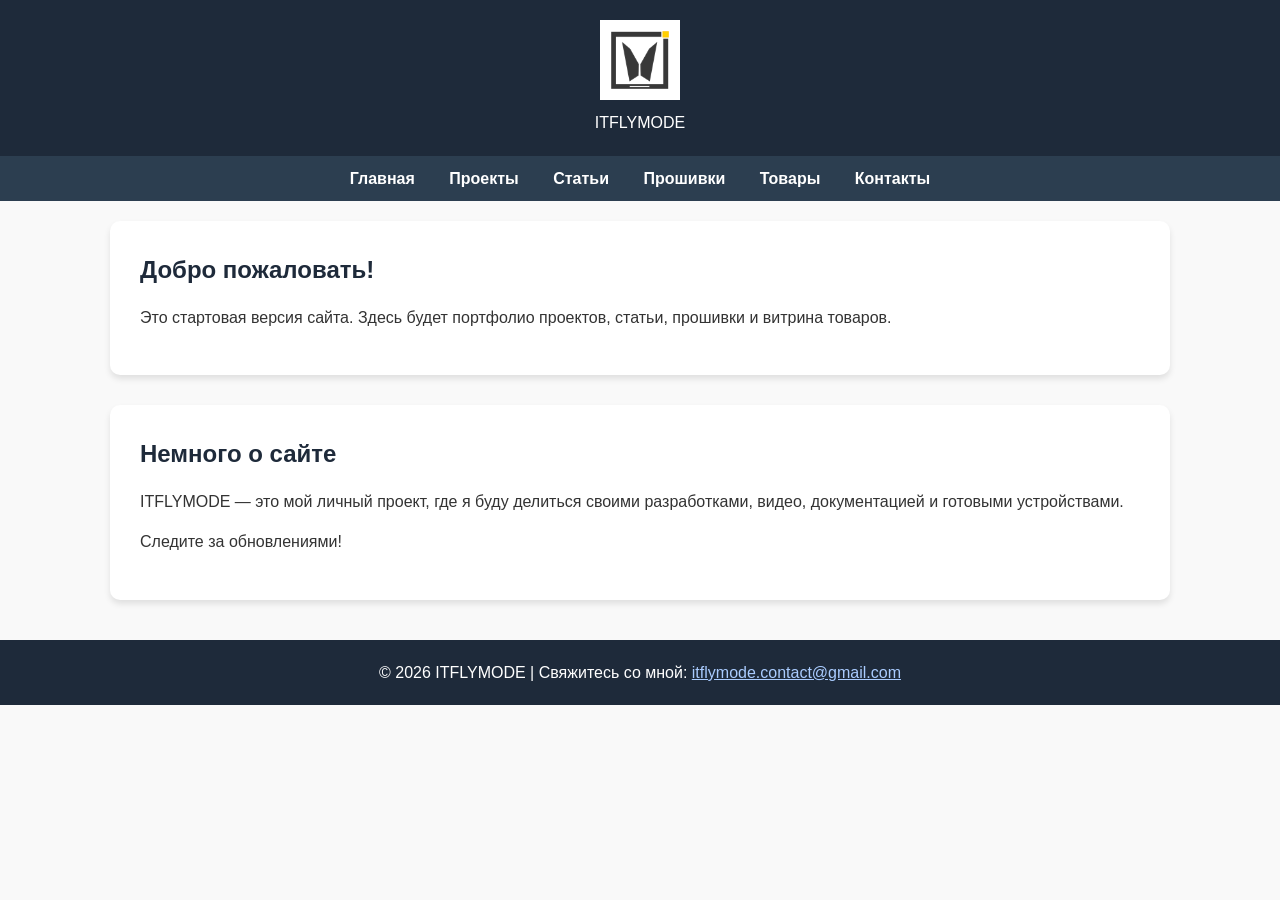
==== index.html @ cb50c5b0 "Добавил разделы и базово отредактировал сайт" ====
<!DOCTYPE html>
<html lang="ru">
<head>
    <meta charset="UTF-8">
    <meta name="viewport" content="width=device-width, initial-scale=1.0">
    <title>ITFLYMODE — мой сайт</title>
    <link rel="stylesheet" href="style.css">
    
</head>
<body>

    <header>
        <img src="images/logo.jpg" alt="ITFLYMODE" class="logo">
        <p>ITFLYMODE</p>
    </header>

<nav>
    <a href="index.html">Главная</a>
    <a href="projects.html">Проекты</a>
    <a href="articles.html">Статьи</a>
    <a href="firmware.html">Прошивки</a>
    <a href="shop.html">Товары</a>
    <a href="contacts.html">Контакты</a>
</nav>

    <div class="container">
        <div class="section">
            <h2>Добро пожаловать!</h2>
            <p>Это стартовая версия сайта. Здесь будет портфолио проектов, статьи, прошивки и витрина товаров.</p>
            
        </div>

        <div class="section">
            <h2>Немного о сайте</h2>
            <p>ITFLYMODE — это мой личный проект, где я буду делиться своими разработками, видео, документацией и готовыми устройствами.</p>
            <p>Следите за обновлениями!</p>
        </div>
    </div>

    <footer>
        <p>© 2026 ITFLYMODE | Свяжитесь со мной: <a href="itflymode.contact@gmail.com">itflymode.contact@gmail.com</a></p>
    </footer>

</body>
</html>
---- style.css ----
/* Общие стили для всего сайта */
* {
    margin: 0;
    padding: 0;
    box-sizing: border-box;
}

body {
    font-family: 'Segoe UI', Tahoma, Geneva, Verdana, sans-serif;
    background: #f9f9f9;
    color: #333;
    line-height: 1.6;
}

header {
    background: #1e2a3a;
    color: white;
    padding: 20px 0;
    text-align: center;
}

.logo {
    max-height: 80px;
    width: auto;
    display: block;
    margin: 0 auto 10px;
}

header h1 {
    font-size: 2.5rem;
    letter-spacing: 2px;
}

nav {
    background: #2c3e50;
    padding: 10px 0;
    text-align: center;
}

nav a {
    color: white;
    margin: 0 15px;
    text-decoration: none;
    font-weight: bold;
}

nav a:hover {
    text-decoration: underline;
}

.container {
    max-width: 1100px;
    margin: 20px auto;
    padding: 0 20px;
}

.section {
    background: white;
    border-radius: 10px;
    padding: 30px;
    margin-bottom: 30px;
    box-shadow: 0 4px 6px rgba(0,0,0,0.1);
    /* Анимация появления при загрузке страницы */
    animation: fadeInUp 0.8s ease-out both;
}

.section h2 {
    margin-bottom: 15px;
    color: #1e2a3a;
}

.section p {
    margin-bottom: 15px;
}

footer {
    background: #1e2a3a;
    color: white;
    text-align: center;
    padding: 20px;
    margin-top: 40px;
}

footer a {
    color: #aaccff;
}

/* Анимация: плавное появление снизу */
@keyframes fadeInUp {
    from {
        opacity: 0;
        transform: translateY(30px);
    }
    to {
        opacity: 1;
        transform: translateY(0);
    }
}




  /* Адаптивность для мобильных устройств */
@media (max-width: 600px) {
    header h1 {
        font-size: 1.8rem;
    }
    .logo {
        max-height: 60px;
    }
    nav a {
        display: block;
        margin: 8px 0;
    }
    .container {
        padding: 0 10px;
    }
    .section {
        padding: 20px;
    }
    footer {
        font-size: 0.9rem;
    }
}


/* Сетка проектов */
.projects-grid {
    display: grid;
    grid-template-columns: repeat(auto-fill, minmax(280px, 1fr));
    gap: 20px;
    margin-top: 20px;
}

/* Карточка проекта */
.project-card {
    background: white;
    border-radius: 15px;          /* Скруглённые углы */
    box-shadow: 0 4px 8px rgba(0,0,0,0.1);
    overflow: hidden;             /* Чтобы углы обрезались */
    transition: transform 0.3s ease, box-shadow 0.3s ease;
}

.project-card:hover {
    transform: translateY(-5px);
    box-shadow: 0 8px 16px rgba(0,0,0,0.2);
}

.project-card img {
    width: 100%;
    height: 200px;
    object-fit: cover;           /* Чтобы фото заполняло */
    display: block;
}

.project-info {
    padding: 15px;
}

.project-info h3 {
    margin-bottom: 10px;
    color: #1e2a3a;
}

.project-info p {
    font-size: 0.95rem;
    margin-bottom: 15px;
}

.btn {
    display: inline-block;
    padding: 8px 16px;
    background: #2c3e50;
    color: white;
    border-radius: 20px;
    text-decoration: none;
    font-size: 0.9rem;
    transition: background 0.3s;
}

.btn:hover {
    background: #1e2a3a;
}

/* Подменю категорий */
.category-menu {
    margin-bottom: 20px;
    text-align: center;
}
.category-menu a {
    display: inline-block;
    padding: 8px 16px;
    margin: 5px;
    background: #e0e0e0;
    color: #333;
    border-radius: 20px;
    text-decoration: none;
    transition: background 0.3s;
}
.category-menu a:hover,
.category-menu a.active {
    background: #2c3e50;
    color: white;
}

/* Секции категорий (по умолчанию скрыты) */
.project-section {
    display: none;
}
/* При наведении на якорь показываем нужную секцию */
.project-section:target {
    display: block;
}
/* Скрываем "Все проекты", если выбрана другая категория */
.project-section:target ~ #all {
    display: none;
}
/* По умолчанию показываем "Все проекты" */
#all {
    display: block;
}


/* Стили для страницы контактов */
.social-links {
    display: flex;
    flex-wrap: wrap;
    gap: 15px;
    margin-top: 10px;
}

.social-link {
    display: flex;
    align-items: center;
    gap: 10px;
    background: #f0f0f0;
    padding: 10px 20px;
    border-radius: 30px;
    text-decoration: none;
    color: #333;
    transition: background 0.3s, transform 0.3s;
}

.social-link:hover {
    background: #e0e0e0;
    transform: translateY(-3px);
}

.social-link img {
    width: 24px;
    height: 24px;
}

.email-link {
    font-size: 1.2rem;
    color: #3498db;
    text-decoration: none;
}

.email-link:hover {
    text-decoration: underline;
}
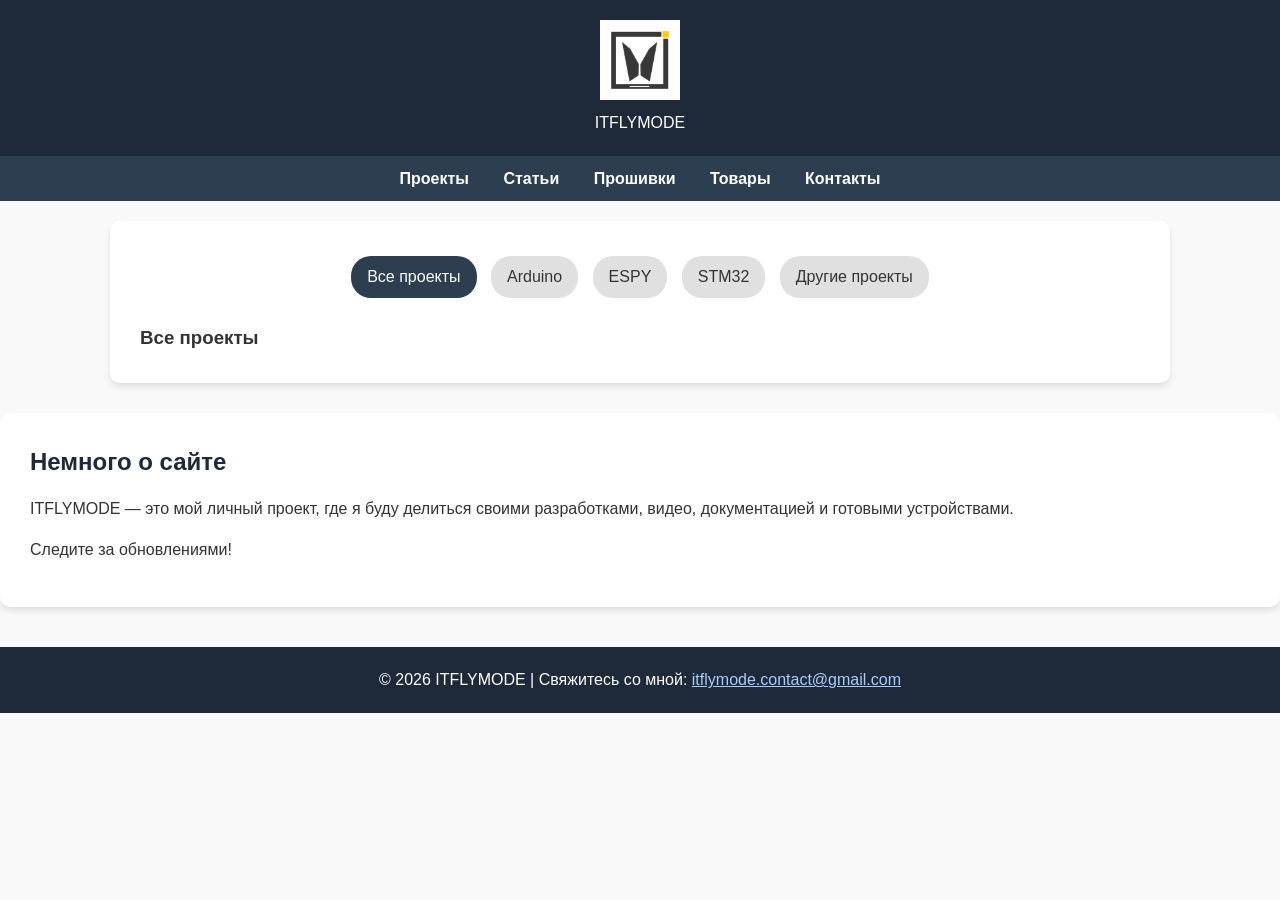
==== commit 4aa740cf: "Изменил структуру сайта index" ====
--- a/index.html
+++ b/index.html
@@ -3,7 +3,7 @@
 <head>
     <meta charset="UTF-8">
     <meta name="viewport" content="width=device-width, initial-scale=1.0">
-    <title>ITFLYMODE — мой сайт</title>
+    <title>Проекты - ITFLYMODE</title>
     <link rel="stylesheet" href="style.css">
     
 </head>
@@ -15,7 +15,7 @@
     </header>
 
 <nav>
-    <a href="index.html">Главная</a>
+    
     <a href="projects.html">Проекты</a>
     <a href="articles.html">Статьи</a>
     <a href="firmware.html">Прошивки</a>
@@ -25,10 +25,95 @@
 
     <div class="container">
         <div class="section">
-            <h2>Добро пожаловать!</h2>
-            <p>Это стартовая версия сайта. Здесь будет портфолио проектов, статьи, прошивки и витрина товаров.</p>
-            
+    
+
+
+
+<!-- Подменю категорий -->
+<div class="category-menu">
+    <a href="#all">Все проекты</a>
+    <a href="#arduino">Arduino</a>
+    <a href="#espy">ESPY</a>
+    <a href="#stm32">STM32</a>
+    <a href="#other">Другие проекты</a>
+</div>
+
+<!-- Секция "Все проекты" (показывается по умолчанию) -->
+
+
+<!-- Секция "Arduino" -->
+<div id="arduino" class="project-section">
+    <h3>Arduino</h3>
+    <div class="projects-grid">
+        <!-- Карточки для проектов ардуино -->
+        <div class="project-card">
+            <img src="https://picsum.photos/300/200?random=1" alt="Проект Arduino">
+            <div class="project-info">
+                <h3>Кодовый замок</h3>
+                <p>Описание проекта на ардуино</p>
+                <a href="#" class="btn">Подробнее</a>
+            </div>
         </div>
+    </div>
+</div>
+
+
+<div id="espy" class="project-section">
+    <h3>ESPY</h3>
+    <div class="projects-grid">
+        <!-- Карточки для проектов категории espy-->
+        <div class="project-card">
+            <img src="https://picsum.photos/300/200?random=2" alt="Проект espy">
+            <div class="project-info">
+                <h3>Проект </h3>
+                <p>Описание проекта на espy</p>
+                <a href="#" class="btn">Подробнее</a>
+            </div>
+        </div>
+    </div>
+</div>
+
+<!-- Секция "stm" -->
+<div id="stm32" class="project-section">
+    <h3>STM32</h3>
+    <div class="projects-grid">
+        <!-- Карточки для проекта категории стм32 -->
+        <div class="project-card">
+            <img src="https://picsum.photos/300/200?random=3" alt="Проект STM32">
+            <div class="project-info">
+                <h3>Проект</h3>
+                <p>Описание проекта на стм32</p>
+                <a href="#" class="btn">Подробнее</a>
+            </div>
+        </div>
+    </div>
+</div>
+
+<div id="other" class="project-section">
+    <h3>Другие проекты</h3>
+    <div class="projects-grid">
+        <!-- Карточки для проекта категории другие проекты  -->
+        <div class="project-card">
+            <img src="https://picsum.photos/300/200?random=4" alt="Другие проекты">
+            <div class="project-info">
+                <h3>Проект</h3>
+                <p>Описание другого типа проектов</p>
+                <a href="#" class="btn">Подробнее</a>
+            </div>
+        </div>
+    </div>
+</div>
+
+
+
+<div id="all" class="project-section">
+    <h3>Все проекты</h3>
+
+</div>
+
+
+    </div>
+</div>
 
         <div class="section">
             <h2>Немного о сайте</h2>
@@ -40,6 +125,41 @@
     <footer>
         <p>© 2026 ITFLYMODE | Свяжитесь со мной: <a href="itflymode.contact@gmail.com">itflymode.contact@gmail.com</a></p>
     </footer>
+<script>
+    // Функция для обновления активной ссылки
+    function updateActiveLink() {
+        const hash = window.location.hash || '#all';
+        document.querySelectorAll('.category-menu a').forEach(link => {
+            if (link.getAttribute('href') === hash) {
+                link.classList.add('active');
+            } else {
+                link.classList.remove('active');
+            }
+        });
+    }
 
+    // Функция для перезапуска анимации появления у видимой секции
+    function animateSection() {
+        const hash = window.location.hash || '#all';
+        const targetSection = document.querySelector(hash);
+        if (targetSection) {
+            targetSection.style.animation = 'none';
+            targetSection.offsetHeight; // перерисовка
+            targetSection.style.animation = 'fadeInUp 0.5s ease-out both';
+        }
+    }
+
+    // Обновляем активную ссылку и запускаем анимацию при загрузке
+    window.addEventListener('load', () => {
+        updateActiveLink();
+        animateSection();
+    });
+
+    // При изменении hash (клик по якорю) обновляем и анимируем
+    window.addEventListener('hashchange', () => {
+        updateActiveLink();
+        animateSection();
+    });
+</script>
 </body>
 </html>
--- a/style.css
+++ b/style.css
@@ -1,10 +1,15 @@
-/* Общие стили для всего сайта */
+/* ============================================
+   ОБЩИЕ СТИЛИ ДЛЯ ВСЕГО САЙТА
+   ============================================ */
+
+/* Сброс стандартных отступов и box-sizing */
 * {
     margin: 0;
     padding: 0;
     box-sizing: border-box;
 }
 
+/* Базовые настройки для всей страницы */
 body {
     font-family: 'Segoe UI', Tahoma, Geneva, Verdana, sans-serif;
     background: #f9f9f9;
@@ -12,6 +17,10 @@
     line-height: 1.6;
 }
 
+/* ============================================
+   ШАПКА САЙТА (header)
+   ============================================ */
+
 header {
     background: #1e2a3a;
     color: white;
@@ -19,6 +28,7 @@
     text-align: center;
 }
 
+/* Логотип в шапке */
 .logo {
     max-height: 80px;
     width: auto;
@@ -26,11 +36,16 @@
     margin: 0 auto 10px;
 }
 
+/* Заголовок в шапке (если используется) */
 header h1 {
     font-size: 2.5rem;
     letter-spacing: 2px;
 }
 
+/* ============================================
+   НАВИГАЦИЯ (меню)
+   ============================================ */
+
 nav {
     background: #2c3e50;
     padding: 10px 0;
@@ -47,6 +62,10 @@
 nav a:hover {
     text-decoration: underline;
 }
+
+/* ============================================
+   ОСНОВНОЙ КОНТЕЙНЕР И СЕКЦИИ
+   ============================================ */
 
 .container {
     max-width: 1100px;
@@ -54,6 +73,7 @@
     padding: 0 20px;
 }
 
+/* Базовая секция (белая карточка) */
 .section {
     background: white;
     border-radius: 10px;
@@ -64,6 +84,15 @@
     animation: fadeInUp 0.8s ease-out both;
 }
 
+/* Последовательное появление секций (каскад) */
+.section:nth-child(1) { animation-delay: 0s; }
+.section:nth-child(2) { animation-delay: 0.2s; }
+.section:nth-child(3) { animation-delay: 0.4s; }
+.section:nth-child(4) { animation-delay: 0.6s; }
+.section:nth-child(5) { animation-delay: 0.8s; }
+.section:nth-child(6) { animation-delay: 1.0s; }
+
+/* Заголовки и текст внутри секций */
 .section h2 {
     margin-bottom: 15px;
     color: #1e2a3a;
@@ -73,6 +102,10 @@
     margin-bottom: 15px;
 }
 
+/* ============================================
+   ПОДВАЛ (footer)
+   ============================================ */
+
 footer {
     background: #1e2a3a;
     color: white;
@@ -85,7 +118,11 @@
     color: #aaccff;
 }
 
-/* Анимация: плавное появление снизу */
+/* ============================================
+   АНИМАЦИИ
+   ============================================ */
+
+/* Ключевые кадры для плавного появления снизу */
 @keyframes fadeInUp {
     from {
         opacity: 0;
@@ -97,10 +134,10 @@
     }
 }
 
-
-
-
-  /* Адаптивность для мобильных устройств */
+/* ============================================
+   АДАПТИВНОСТЬ ДЛЯ МОБИЛЬНЫХ УСТРОЙСТВ
+   ============================================ */
+
 @media (max-width: 600px) {
     header h1 {
         font-size: 1.8rem;
@@ -123,8 +160,11 @@
     }
 }
 
-
-/* Сетка проектов */
+/* ============================================
+   СТИЛИ ДЛЯ ПРОЕКТОВ
+   ============================================ */
+
+/* Сетка карточек проектов (адаптивная) */
 .projects-grid {
     display: grid;
     grid-template-columns: repeat(auto-fill, minmax(280px, 1fr));
@@ -149,7 +189,7 @@
 .project-card img {
     width: 100%;
     height: 200px;
-    object-fit: cover;           /* Чтобы фото заполняло */
+    object-fit: cover;           /* Фото заполняет область, обрезаясь при необходимости */
     display: block;
 }
 
@@ -167,6 +207,7 @@
     margin-bottom: 15px;
 }
 
+/* Кнопка "Подробнее" на карточках */
 .btn {
     display: inline-block;
     padding: 8px 16px;
@@ -182,11 +223,12 @@
     background: #1e2a3a;
 }
 
-/* Подменю категорий */
+/* Подменю категорий (фильтр проектов) */
 .category-menu {
     margin-bottom: 20px;
     text-align: center;
 }
+
 .category-menu a {
     display: inline-block;
     padding: 8px 16px;
@@ -197,6 +239,7 @@
     text-decoration: none;
     transition: background 0.3s;
 }
+
 .category-menu a:hover,
 .category-menu a.active {
     background: #2c3e50;
@@ -207,28 +250,36 @@
 .project-section {
     display: none;
 }
-/* При наведении на якорь показываем нужную секцию */
+
+/* Показываем секцию, когда она является целью якоря (:target) */
 .project-section:target {
     display: block;
 }
+
 /* Скрываем "Все проекты", если выбрана другая категория */
 .project-section:target ~ #all {
     display: none;
 }
+
 /* По умолчанию показываем "Все проекты" */
 #all {
     display: block;
 }
 
-
-/* Стили для страницы контактов */
+/* ============================================
+   СТИЛИ ДЛЯ СТРАНИЦЫ КОНТАКТОВ
+   ============================================ */
+
+/* Контейнер социальных ссылок */
 .social-links {
     display: flex;
     flex-wrap: wrap;
     gap: 15px;
     margin-top: 10px;
-}
-
+    justify-content: center; /* Центрируем иконки */
+}
+
+/* Кнопка-ссылка на социальную сеть */
 .social-link {
     display: flex;
     align-items: center;
@@ -251,6 +302,7 @@
     height: 24px;
 }
 
+/* Ссылка на email (крупная) */
 .email-link {
     font-size: 1.2rem;
     color: #3498db;
@@ -261,7 +313,38 @@
     text-decoration: underline;
 }
 
-
-
-
-
+/* ============================================
+   КНОПКА ДОНАТА
+   ============================================ */
+
+.donate-section {
+    text-align: center;
+}
+
+.donate-button {
+    display: inline-block;
+    margin-top: 20px;
+    padding: 14px 30px;
+    background: linear-gradient(135deg, #ff9a56, #ff5e62);
+    color: white;
+    font-size: 1.2rem;
+    font-weight: bold;
+    border-radius: 50px;
+    text-decoration: none;
+    box-shadow: 0 8px 16px rgba(255, 94, 98, 0.4);
+    transition: transform 0.3s, box-shadow 0.3s, background 0.3s;
+}
+
+.donate-button:hover {
+    transform: translateY(-4px);
+    box-shadow: 0 12px 24px rgba(255, 94, 98, 0.6);
+    background: linear-gradient(135deg, #ff5e62, #ff9a56);
+}
+
+/* ============================================
+   ЦЕНТРИРОВАНИЕ СЕКЦИЙ
+   ============================================ */
+
+.centered {
+    text-align: center;
+}
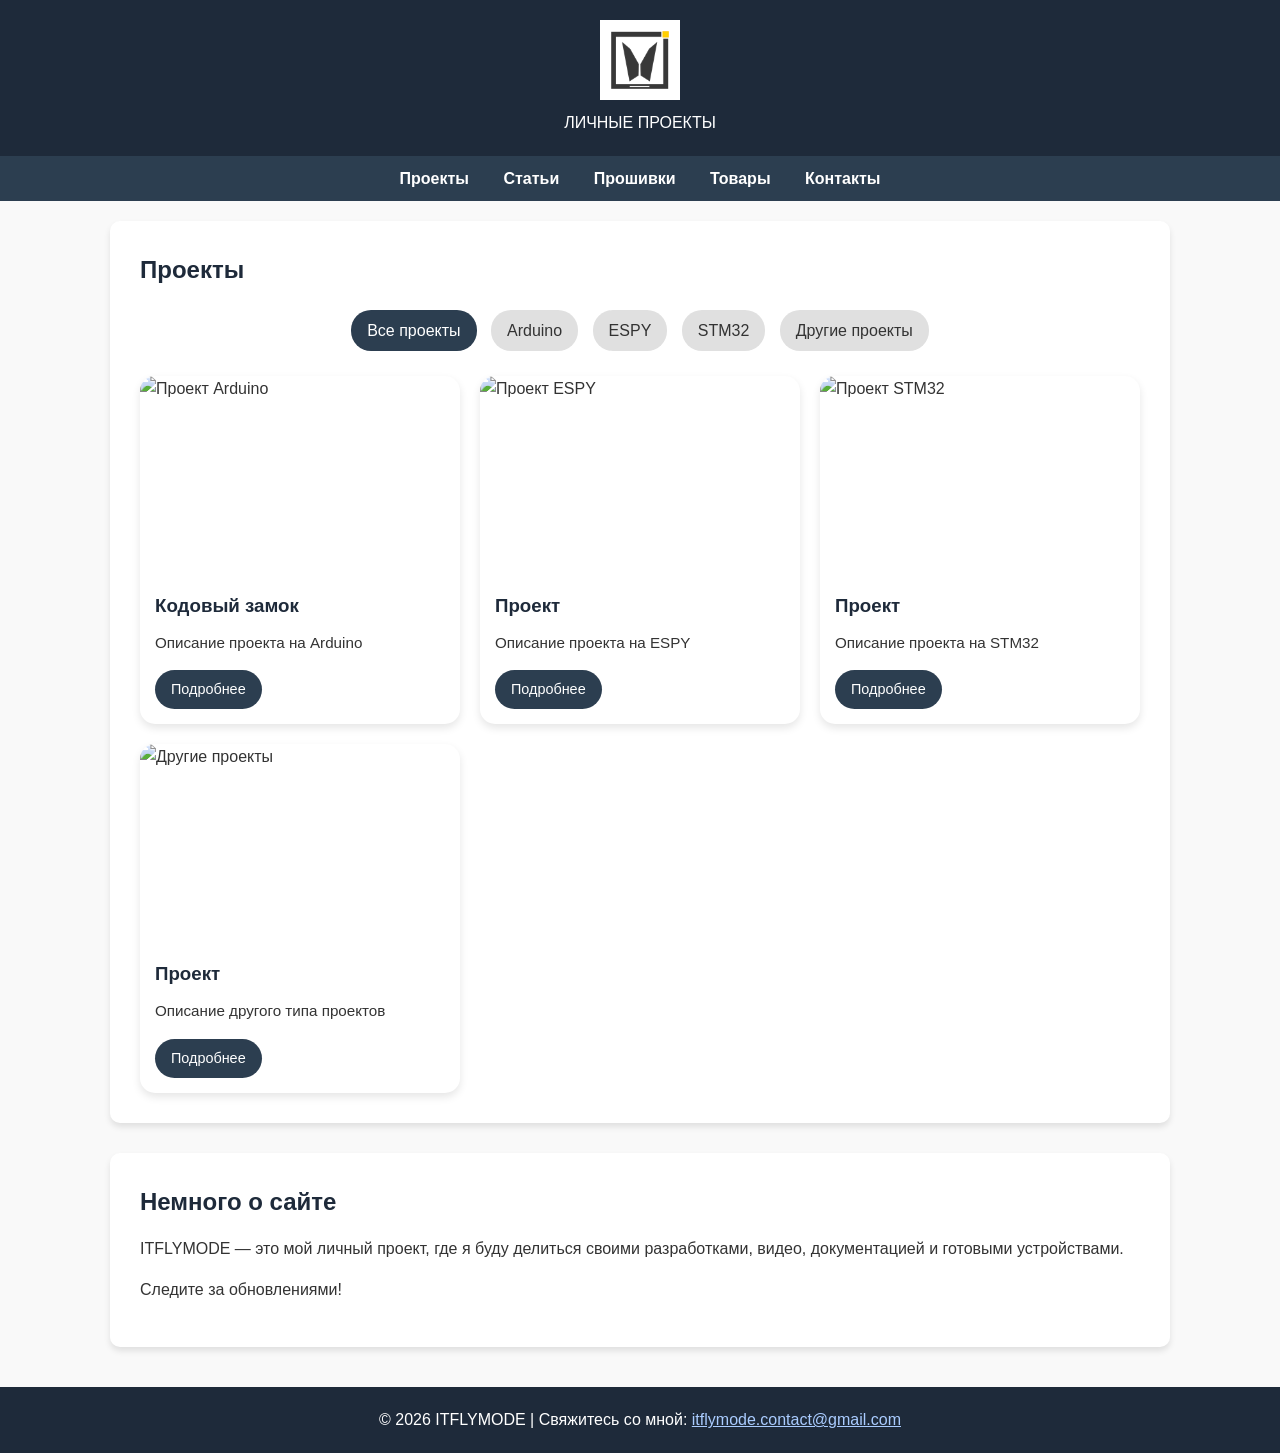
==== commit 903b3655: "Подключили донаты" ====
--- a/index.html
+++ b/index.html
@@ -5,161 +5,161 @@
     <meta name="viewport" content="width=device-width, initial-scale=1.0">
     <title>Проекты - ITFLYMODE</title>
     <link rel="stylesheet" href="style.css">
-    
 </head>
 <body>
 
+    <!-- ============================================================
+         01. ШАПКА САЙТА
+         Логотип + подпись. Дублируется на каждой странице.
+         ============================================================ -->
     <header>
         <img src="images/logo.jpg" alt="ITFLYMODE" class="logo">
-        <p>ITFLYMODE</p>
+        <p>ЛИЧНЫЕ ПРОЕКТЫ</p>
     </header>
 
-<nav>
-    
-    <a href="projects.html">Проекты</a>
-    <a href="articles.html">Статьи</a>
-    <a href="firmware.html">Прошивки</a>
-    <a href="shop.html">Товары</a>
-    <a href="contacts.html">Контакты</a>
-</nav>
 
-    <div class="container">
-        <div class="section">
-    
+    <!-- ============================================================
+         02. НАВИГАЦИЯ
+         Основное меню. Дублируется на каждой странице.
+         ============================================================ -->
+    <nav>
+        <a href="index.html">Проекты</a>
+        <a href="articles.html">Статьи</a>
+        <a href="firmware.html">Прошивки</a>
+        <a href="shop.html">Товары</a>
+        <a href="contacts.html">Контакты</a>
+    </nav>
 
 
+    <!-- ============================================================
+         03. ОСНОВНОЙ КОНТЕНТ
+         ============================================================ -->
+    <div class="container">
 
-<!-- Подменю категорий -->
-<div class="category-menu">
-    <a href="#all">Все проекты</a>
-    <a href="#arduino">Arduino</a>
-    <a href="#espy">ESPY</a>
-    <a href="#stm32">STM32</a>
-    <a href="#other">Другие проекты</a>
-</div>
+        <!-- ------------------------------------------------------------
+             03.1. Секция «Проекты»
+             Фильтр категорий + сетка карточек.
+             ------------------------------------------------------------ -->
+        <div class="section">
+            <h2>Проекты</h2>
 
-<!-- Секция "Все проекты" (показывается по умолчанию) -->
+            <!-- ---- 03.1.1. Подменю категорий (фильтр) ----
+                 data-category ссылки должен совпадать
+                 с data-category карточки ниже.
+                 Значение "all" показывает всё. -->
+            <div class="category-menu" id="projectCategories">
+                <a href="#" class="active" data-category="all">Все проекты</a>
+                <a href="#" data-category="arduino">Arduino</a>
+                <a href="#" data-category="espy">ESPY</a>
+                <a href="#" data-category="stm32">STM32</a>
+                <a href="#" data-category="other">Другие проекты</a>
+            </div>
 
+            <!-- ---- 03.1.2. Сетка карточек проектов ----
+                 Каждая карточка имеет data-category,
+                 по которому её фильтрует JS в конце файла. -->
+            <div class="projects-grid" id="projectsGrid">
 
-<!-- Секция "Arduino" -->
-<div id="arduino" class="project-section">
-    <h3>Arduino</h3>
-    <div class="projects-grid">
-        <!-- Карточки для проектов ардуино -->
-        <div class="project-card">
-            <img src="https://picsum.photos/300/200?random=1" alt="Проект Arduino">
-            <div class="project-info">
-                <h3>Кодовый замок</h3>
-                <p>Описание проекта на ардуино</p>
-                <a href="#" class="btn">Подробнее</a>
+                <!-- ===== КАТЕГОРИЯ: ARDUINO ===== -->
+                <div class="project-card" data-category="arduino">
+                    <img src="https://picsum.photos/300/200?random=1" alt="Проект Arduino">
+                    <div class="project-info">
+                        <h3>Кодовый замок</h3>
+                        <p>Описание проекта на Arduino</p>
+                        <a href="#" class="btn">Подробнее</a>
+                    </div>
+                </div>
+
+                <!-- ===== КАТЕГОРИЯ: ESPY ===== -->
+                <div class="project-card" data-category="espy">
+                    <img src="https://picsum.photos/300/200?random=2" alt="Проект ESPY">
+                    <div class="project-info">
+                        <h3>Проект</h3>
+                        <p>Описание проекта на ESPY</p>
+                        <a href="#" class="btn">Подробнее</a>
+                    </div>
+                </div>
+
+                <!-- ===== КАТЕГОРИЯ: STM32 ===== -->
+                <div class="project-card" data-category="stm32">
+                    <img src="https://picsum.photos/300/200?random=3" alt="Проект STM32">
+                    <div class="project-info">
+                        <h3>Проект</h3>
+                        <p>Описание проекта на STM32</p>
+                        <a href="#" class="btn">Подробнее</a>
+                    </div>
+                </div>
+
+                <!-- ===== КАТЕГОРИЯ: ДРУГИЕ ПРОЕКТЫ ===== -->
+                <div class="project-card" data-category="other">
+                    <img src="https://picsum.photos/300/200?random=4" alt="Другие проекты">
+                    <div class="project-info">
+                        <h3>Проект</h3>
+                        <p>Описание другого типа проектов</p>
+                        <a href="#" class="btn">Подробнее</a>
+                    </div>
+                </div>
+
             </div>
         </div>
-    </div>
-</div>
 
-
-<div id="espy" class="project-section">
-    <h3>ESPY</h3>
-    <div class="projects-grid">
-        <!-- Карточки для проектов категории espy-->
-        <div class="project-card">
-            <img src="https://picsum.photos/300/200?random=2" alt="Проект espy">
-            <div class="project-info">
-                <h3>Проект </h3>
-                <p>Описание проекта на espy</p>
-                <a href="#" class="btn">Подробнее</a>
-            </div>
-        </div>
-    </div>
-</div>
-
-<!-- Секция "stm" -->
-<div id="stm32" class="project-section">
-    <h3>STM32</h3>
-    <div class="projects-grid">
-        <!-- Карточки для проекта категории стм32 -->
-        <div class="project-card">
-            <img src="https://picsum.photos/300/200?random=3" alt="Проект STM32">
-            <div class="project-info">
-                <h3>Проект</h3>
-                <p>Описание проекта на стм32</p>
-                <a href="#" class="btn">Подробнее</a>
-            </div>
-        </div>
-    </div>
-</div>
-
-<div id="other" class="project-section">
-    <h3>Другие проекты</h3>
-    <div class="projects-grid">
-        <!-- Карточки для проекта категории другие проекты  -->
-        <div class="project-card">
-            <img src="https://picsum.photos/300/200?random=4" alt="Другие проекты">
-            <div class="project-info">
-                <h3>Проект</h3>
-                <p>Описание другого типа проектов</p>
-                <a href="#" class="btn">Подробнее</a>
-            </div>
-        </div>
-    </div>
-</div>
-
-
-
-<div id="all" class="project-section">
-    <h3>Все проекты</h3>
-
-</div>
-
-
-    </div>
-</div>
-
+        <!-- ------------------------------------------------------------
+             03.2. Секция «О сайте»
+             Стандартный блок, повторяется на всех страницах.
+             ------------------------------------------------------------ -->
         <div class="section">
             <h2>Немного о сайте</h2>
             <p>ITFLYMODE — это мой личный проект, где я буду делиться своими разработками, видео, документацией и готовыми устройствами.</p>
             <p>Следите за обновлениями!</p>
         </div>
+
     </div>
 
+
+    <!-- ============================================================
+         04. ПОДВАЛ
+         ============================================================ -->
     <footer>
-        <p>© 2026 ITFLYMODE | Свяжитесь со мной: <a href="itflymode.contact@gmail.com">itflymode.contact@gmail.com</a></p>
+        <p>© 2026 ITFLYMODE | Свяжитесь со мной: <a href="mailto:itflymode.contact@gmail.com">itflymode.contact@gmail.com</a></p>
     </footer>
-<script>
-    // Функция для обновления активной ссылки
-    function updateActiveLink() {
-        const hash = window.location.hash || '#all';
-        document.querySelectorAll('.category-menu a').forEach(link => {
-            if (link.getAttribute('href') === hash) {
-                link.classList.add('active');
-            } else {
-                link.classList.remove('active');
-            }
+
+
+    <!-- ============================================================
+         05. СКРИПТ: фильтр проектов по категориям
+         ------------------------------------------------------------
+         Логика:
+           - при клике на ссылку категории снимаем active со всех,
+             ставим на нажатую;
+           - каждой карточке: если её data-category совпадает
+             с выбранной (или выбрано "all") — показываем,
+             иначе добавляем класс .hidden (display: none).
+         ============================================================ -->
+    <script>
+        document.addEventListener('DOMContentLoaded', function () {
+            const buttons = document.querySelectorAll('#projectCategories a');
+            const cards = document.querySelectorAll('#projectsGrid .project-card');
+
+            buttons.forEach(function (btn) {
+                btn.addEventListener('click', function (e) {
+                    e.preventDefault();
+                    const category = btn.dataset.category;
+
+                    // подсветка активной категории
+                    buttons.forEach(function (b) { b.classList.remove('active'); });
+                    btn.classList.add('active');
+
+                    // показ/скрытие карточек
+                    cards.forEach(function (card) {
+                        if (category === 'all' || card.dataset.category === category) {
+                            card.classList.remove('hidden');
+                        } else {
+                            card.classList.add('hidden');
+                        }
+                    });
+                });
+            });
         });
-    }
+    </script>
 
-    // Функция для перезапуска анимации появления у видимой секции
-    function animateSection() {
-        const hash = window.location.hash || '#all';
-        const targetSection = document.querySelector(hash);
-        if (targetSection) {
-            targetSection.style.animation = 'none';
-            targetSection.offsetHeight; // перерисовка
-            targetSection.style.animation = 'fadeInUp 0.5s ease-out both';
-        }
-    }
-
-    // Обновляем активную ссылку и запускаем анимацию при загрузке
-    window.addEventListener('load', () => {
-        updateActiveLink();
-        animateSection();
-    });
-
-    // При изменении hash (клик по якорю) обновляем и анимируем
-    window.addEventListener('hashchange', () => {
-        updateActiveLink();
-        animateSection();
-    });
-</script>
 </body>
-</html>
+</html>
--- a/style.css
+++ b/style.css
@@ -1,15 +1,33 @@
-/* ============================================
-   ОБЩИЕ СТИЛИ ДЛЯ ВСЕГО САЙТА
-   ============================================ */
-
-/* Сброс стандартных отступов и box-sizing */
+/* ============================================================
+   ITFLYMODE — ОБЩИЙ ФАЙЛ СТИЛЕЙ
+   ------------------------------------------------------------
+   СОДЕРЖАНИЕ:
+     01. Сброс и базовые стили
+     02. Шапка сайта (header)
+     03. Навигация (nav)
+     04. Контейнер и секции
+     05. Подвал (footer)
+     06. Анимации
+     07. Общие компоненты (.btn)
+     08. Страница «Проекты»
+     09. Страница «Товары»
+     10. Страница «Контакты»
+     11. Кнопка доната
+     12. Утилиты
+     13. Адаптивность (mobile)
+   ============================================================ */
+
+
+/* ============================================================
+   01. СБРОС И БАЗОВЫЕ СТИЛИ
+   ============================================================ */
+
 * {
     margin: 0;
     padding: 0;
     box-sizing: border-box;
 }
 
-/* Базовые настройки для всей страницы */
 body {
     font-family: 'Segoe UI', Tahoma, Geneva, Verdana, sans-serif;
     background: #f9f9f9;
@@ -17,9 +35,10 @@
     line-height: 1.6;
 }
 
-/* ============================================
-   ШАПКА САЙТА (header)
-   ============================================ */
+
+/* ============================================================
+   02. ШАПКА САЙТА (header)
+   ============================================================ */
 
 header {
     background: #1e2a3a;
@@ -28,7 +47,6 @@
     text-align: center;
 }
 
-/* Логотип в шапке */
 .logo {
     max-height: 80px;
     width: auto;
@@ -36,15 +54,15 @@
     margin: 0 auto 10px;
 }
 
-/* Заголовок в шапке (если используется) */
 header h1 {
     font-size: 2.5rem;
     letter-spacing: 2px;
 }
 
-/* ============================================
-   НАВИГАЦИЯ (меню)
-   ============================================ */
+
+/* ============================================================
+   03. НАВИГАЦИЯ (nav)
+   ============================================================ */
 
 nav {
     background: #2c3e50;
@@ -63,9 +81,10 @@
     text-decoration: underline;
 }
 
-/* ============================================
-   ОСНОВНОЙ КОНТЕЙНЕР И СЕКЦИИ
-   ============================================ */
+
+/* ============================================================
+   04. КОНТЕЙНЕР И СЕКЦИИ
+   ============================================================ */
 
 .container {
     max-width: 1100px;
@@ -73,18 +92,16 @@
     padding: 0 20px;
 }
 
-/* Базовая секция (белая карточка) */
 .section {
     background: white;
     border-radius: 10px;
     padding: 30px;
     margin-bottom: 30px;
     box-shadow: 0 4px 6px rgba(0,0,0,0.1);
-    /* Анимация появления при загрузке страницы */
     animation: fadeInUp 0.8s ease-out both;
 }
 
-/* Последовательное появление секций (каскад) */
+/* Каскадное появление секций при загрузке страницы */
 .section:nth-child(1) { animation-delay: 0s; }
 .section:nth-child(2) { animation-delay: 0.2s; }
 .section:nth-child(3) { animation-delay: 0.4s; }
@@ -92,7 +109,6 @@
 .section:nth-child(5) { animation-delay: 0.8s; }
 .section:nth-child(6) { animation-delay: 1.0s; }
 
-/* Заголовки и текст внутри секций */
 .section h2 {
     margin-bottom: 15px;
     color: #1e2a3a;
@@ -102,9 +118,10 @@
     margin-bottom: 15px;
 }
 
-/* ============================================
-   ПОДВАЛ (footer)
-   ============================================ */
+
+/* ============================================================
+   05. ПОДВАЛ (footer)
+   ============================================================ */
 
 footer {
     background: #1e2a3a;
@@ -118,11 +135,11 @@
     color: #aaccff;
 }
 
-/* ============================================
-   АНИМАЦИИ
-   ============================================ */
-
-/* Ключевые кадры для плавного появления снизу */
+
+/* ============================================================
+   06. АНИМАЦИИ
+   ============================================================ */
+
 @keyframes fadeInUp {
     from {
         opacity: 0;
@@ -134,80 +151,12 @@
     }
 }
 
-/* ============================================
-   АДАПТИВНОСТЬ ДЛЯ МОБИЛЬНЫХ УСТРОЙСТВ
-   ============================================ */
-
-@media (max-width: 600px) {
-    header h1 {
-        font-size: 1.8rem;
-    }
-    .logo {
-        max-height: 60px;
-    }
-    nav a {
-        display: block;
-        margin: 8px 0;
-    }
-    .container {
-        padding: 0 10px;
-    }
-    .section {
-        padding: 20px;
-    }
-    footer {
-        font-size: 0.9rem;
-    }
-}
-
-/* ============================================
-   СТИЛИ ДЛЯ ПРОЕКТОВ
-   ============================================ */
-
-/* Сетка карточек проектов (адаптивная) */
-.projects-grid {
-    display: grid;
-    grid-template-columns: repeat(auto-fill, minmax(280px, 1fr));
-    gap: 20px;
-    margin-top: 20px;
-}
-
-/* Карточка проекта */
-.project-card {
-    background: white;
-    border-radius: 15px;          /* Скруглённые углы */
-    box-shadow: 0 4px 8px rgba(0,0,0,0.1);
-    overflow: hidden;             /* Чтобы углы обрезались */
-    transition: transform 0.3s ease, box-shadow 0.3s ease;
-}
-
-.project-card:hover {
-    transform: translateY(-5px);
-    box-shadow: 0 8px 16px rgba(0,0,0,0.2);
-}
-
-.project-card img {
-    width: 100%;
-    height: 200px;
-    object-fit: cover;           /* Фото заполняет область, обрезаясь при необходимости */
-    display: block;
-}
-
-.project-info {
-    padding: 15px;
-}
-
-.project-info h3 {
-    margin-bottom: 10px;
-    color: #1e2a3a;
-}
-
-.project-info p {
-    font-size: 0.95rem;
-    margin-bottom: 15px;
-}
-
-/* Кнопка "Подробнее" на карточках */
+
+/* ============================================================
+   07. ОБЩИЕ КОМПОНЕНТЫ
+   ============================================================ */
+
+/* Базовая кнопка .btn — используется и в проектах, и в товарах */
 .btn {
     display: inline-block;
     padding: 8px 16px;
@@ -223,7 +172,12 @@
     background: #1e2a3a;
 }
 
-/* Подменю категорий (фильтр проектов) */
+
+/* ============================================================
+   08. СТРАНИЦА «ПРОЕКТЫ»
+   ============================================================ */
+
+/* --- Подменю категорий (фильтр проектов) --- */
 .category-menu {
     margin-bottom: 20px;
     text-align: center;
@@ -246,40 +200,198 @@
     color: white;
 }
 
-/* Секции категорий (по умолчанию скрыты) */
-.project-section {
+/* --- Сетка карточек проектов --- */
+.projects-grid {
+    display: grid;
+    grid-template-columns: repeat(auto-fill, minmax(280px, 1fr));
+    gap: 20px;
+    margin-top: 20px;
+}
+
+/* --- Карточка проекта --- */
+.project-card {
+    background: white;
+    border-radius: 15px;
+    box-shadow: 0 4px 8px rgba(0,0,0,0.1);
+    overflow: hidden;
+    transition: transform 0.3s ease, box-shadow 0.3s ease;
+}
+
+.project-card:hover {
+    transform: translateY(-5px);
+    box-shadow: 0 8px 16px rgba(0,0,0,0.2);
+}
+
+.project-card img {
+    width: 100%;
+    height: 200px;
+    object-fit: cover;
+    display: block;
+}
+
+.project-info {
+    padding: 15px;
+}
+
+.project-info h3 {
+    margin-bottom: 10px;
+    color: #1e2a3a;
+}
+
+.project-info p {
+    font-size: 0.95rem;
+    margin-bottom: 15px;
+}
+
+/* Скрытая карточка проекта (не подходит под выбранную категорию) */
+.project-card.hidden {
     display: none;
 }
 
-/* Показываем секцию, когда она является целью якоря (:target) */
-.project-section:target {
+
+/* ============================================================
+   09. СТРАНИЦА «ТОВАРЫ»
+   ============================================================ */
+
+/* --- Меню категорий (кнопки-фильтры) --- */
+.shop-categories {
+    display: flex;
+    flex-wrap: wrap;
+    gap: 10px;
+    justify-content: center;
+    margin: 20px 0 25px;
+}
+
+.shop-categories button {
+    padding: 8px 18px;
+    background: #e0e0e0;
+    color: #333;
+    border: none;
+    border-radius: 20px;
+    font-size: 0.9rem;
+    font-family: inherit;
+    cursor: pointer;
+    transition: background 0.3s, color 0.3s;
+}
+
+.shop-categories button:hover {
+    background: #d0d0d0;
+}
+
+.shop-categories button.active {
+    background: #2c3e50;
+    color: white;
+}
+
+/* --- Сетка карточек товаров --- */
+.products-grid {
+    display: grid;
+    grid-template-columns: repeat(auto-fill, minmax(180px, 220px));
+    gap: 35px;                 /* одинаковый отступ по горизонтали и вертикали */
+    margin-top: 30px;
+    justify-content: center;
+}
+
+/* --- Карточка товара --- */
+.product-card {
+    background: white;
+    border-radius: 12px;
+    box-shadow: 0 3px 8px rgba(0,0,0,0.1);
+    overflow: hidden;
+    display: flex;
+    flex-direction: column;
+    position: relative;
+    transition: transform 0.3s ease, box-shadow 0.3s ease;
+}
+
+.product-card:hover {
+    transform: translateY(-4px);
+    box-shadow: 0 6px 14px rgba(0,0,0,0.18);
+}
+
+.product-card img {
+    width: 100%;
+    height: 160px;
+    object-fit: cover;
     display: block;
-}
-
-/* Скрываем "Все проекты", если выбрана другая категория */
-.project-section:target ~ #all {
+    background: #f0f0f0;
+}
+
+/* Скрытая карточка товара (не подходит под выбранную категорию) */
+.product-card.hidden {
     display: none;
 }
 
-/* По умолчанию показываем "Все проекты" */
-#all {
+.product-info {
+    padding: 10px 12px 14px;
+    display: flex;
+    flex-direction: column;
+    flex-grow: 1;
+}
+
+.product-info h3 {
+    margin-bottom: 6px;
+    color: #1e2a3a;
+    font-size: 0.95rem;
+}
+
+.product-info p {
+    font-size: 0.8rem;
+    margin-bottom: 10px;
+    flex-grow: 1;
+    color: #666;
+    line-height: 1.4;
+}
+
+/* Цена */
+.product-price {
+    font-size: 1rem;
+    font-weight: bold;
+    color: #2c3e50;
+    margin-bottom: 10px;
+}
+
+/* Кнопка на карточке товара — на всю ширину */
+.product-card .btn {
+    text-align: center;
     display: block;
-}
-
-/* ============================================
-   СТИЛИ ДЛЯ СТРАНИЦЫ КОНТАКТОВ
-   ============================================ */
-
-/* Контейнер социальных ссылок */
+    padding: 7px 10px;
+    border-radius: 8px;
+    font-size: 0.8rem;
+}
+
+/* Бейдж в углу карточки: «В наличии / Нет в наличии / Услуга» */
+.product-badge {
+    position: absolute;
+    top: 8px;
+    right: 8px;
+    background: #2c3e50;
+    color: white;
+    font-size: 0.65rem;
+    padding: 3px 8px;
+    border-radius: 20px;
+    z-index: 1;
+}
+
+.product-badge.out {
+    background: #999;
+}
+
+
+/* ============================================================
+   10. СТРАНИЦА «КОНТАКТЫ»
+   ============================================================ */
+
+/* --- Контейнер иконок/кнопок соцсетей --- */
 .social-links {
     display: flex;
     flex-wrap: wrap;
     gap: 15px;
     margin-top: 10px;
-    justify-content: center; /* Центрируем иконки */
-}
-
-/* Кнопка-ссылка на социальную сеть */
+    justify-content: center;
+}
+
+/* --- Кнопка-ссылка на соцсеть --- */
 .social-link {
     display: flex;
     align-items: center;
@@ -302,7 +414,7 @@
     height: 24px;
 }
 
-/* Ссылка на email (крупная) */
+/* --- Крупная ссылка на email --- */
 .email-link {
     font-size: 1.2rem;
     color: #3498db;
@@ -313,9 +425,10 @@
     text-decoration: underline;
 }
 
-/* ============================================
-   КНОПКА ДОНАТА
-   ============================================ */
+
+/* ============================================================
+   11. КНОПКА ДОНАТА
+   ============================================================ */
 
 .donate-section {
     text-align: center;
@@ -341,10 +454,104 @@
     background: linear-gradient(135deg, #ff5e62, #ff9a56);
 }
 
-/* ============================================
-   ЦЕНТРИРОВАНИЕ СЕКЦИЙ
-   ============================================ */
+
+/* ============================================================
+   12. УТИЛИТЫ
+   ============================================================ */
 
 .centered {
     text-align: center;
+}
+
+
+/* ============================================================
+   13. АДАПТИВНОСТЬ (мобильные, до 600px)
+   ============================================================ */
+
+@media (max-width: 600px) {
+    /* --- Шапка --- */
+    header h1 {
+        font-size: 1.8rem;
+    }
+    .logo {
+        max-height: 60px;
+    }
+
+    /* --- Навигация --- */
+    nav a {
+        display: block;
+        margin: 8px 0;
+    }
+
+    /* --- Контейнер и секции --- */
+    .container {
+        padding: 0 10px;
+    }
+    .section {
+        padding: 20px;
+    }
+
+    /* --- Подвал --- */
+    footer {
+        font-size: 0.9rem;
+    }
+
+    /* --- Карточки товаров --- */
+    .products-grid {
+        grid-template-columns: repeat(2, 1fr);
+        gap: 16px;
+    }
+    .product-card img {
+        height: 130px;
+    }
+    .product-info {
+        padding: 8px 10px 12px;
+    }
+    .product-info h3 {
+        font-size: 0.85rem;
+    }
+    .product-info p {
+        font-size: 0.75rem;
+    }
+
+    /* --- Кнопки категорий товаров --- */
+    .shop-categories button {
+        padding: 6px 14px;
+        font-size: 0.8rem;
+    }
+    /* --- Кнопка-ссылка на соцсеть --- */
+.social-link {
+    display: flex;
+    align-items: center;
+    gap: 10px;
+    background: #f0f0f0;
+    padding: 10px 20px;
+    border-radius: 30px;
+    text-decoration: none;
+    color: #333;
+    font-weight: bold;
+    transition: background 0.3s, transform 0.3s, color 0.3s;
+}
+
+/* Иконка внутри кнопки */
+.social-link i {
+    font-size: 1.1rem;
+}
+
+.social-link:hover {
+    background: #e0e0e0;
+    color: white;
+    transform: translateY(-3px);
+}
+
+/* --- Брендовые цвета при наведении --- */
+.social-link.telegram:hover   { background: #229ED9; }
+.social-link.youtube:hover    { background: #FF0000; }
+.social-link.instagram:hover  { background: linear-gradient(45deg, #F58529, #DD2A7B, #8134AF); }
+.social-link.github:hover     { background: #24292e; }
+.social-link.habr:hover       { background: #629FBC; }
+.social-link.hackaday:hover   { background: #1A1A1A; }
+.social-link.hackster:hover   { background: #1E7DC8; }
+.social-link.printables:hover { background: #FA6831; }
+.social-link.reddit:hover     { background: #FF4500; }
 }
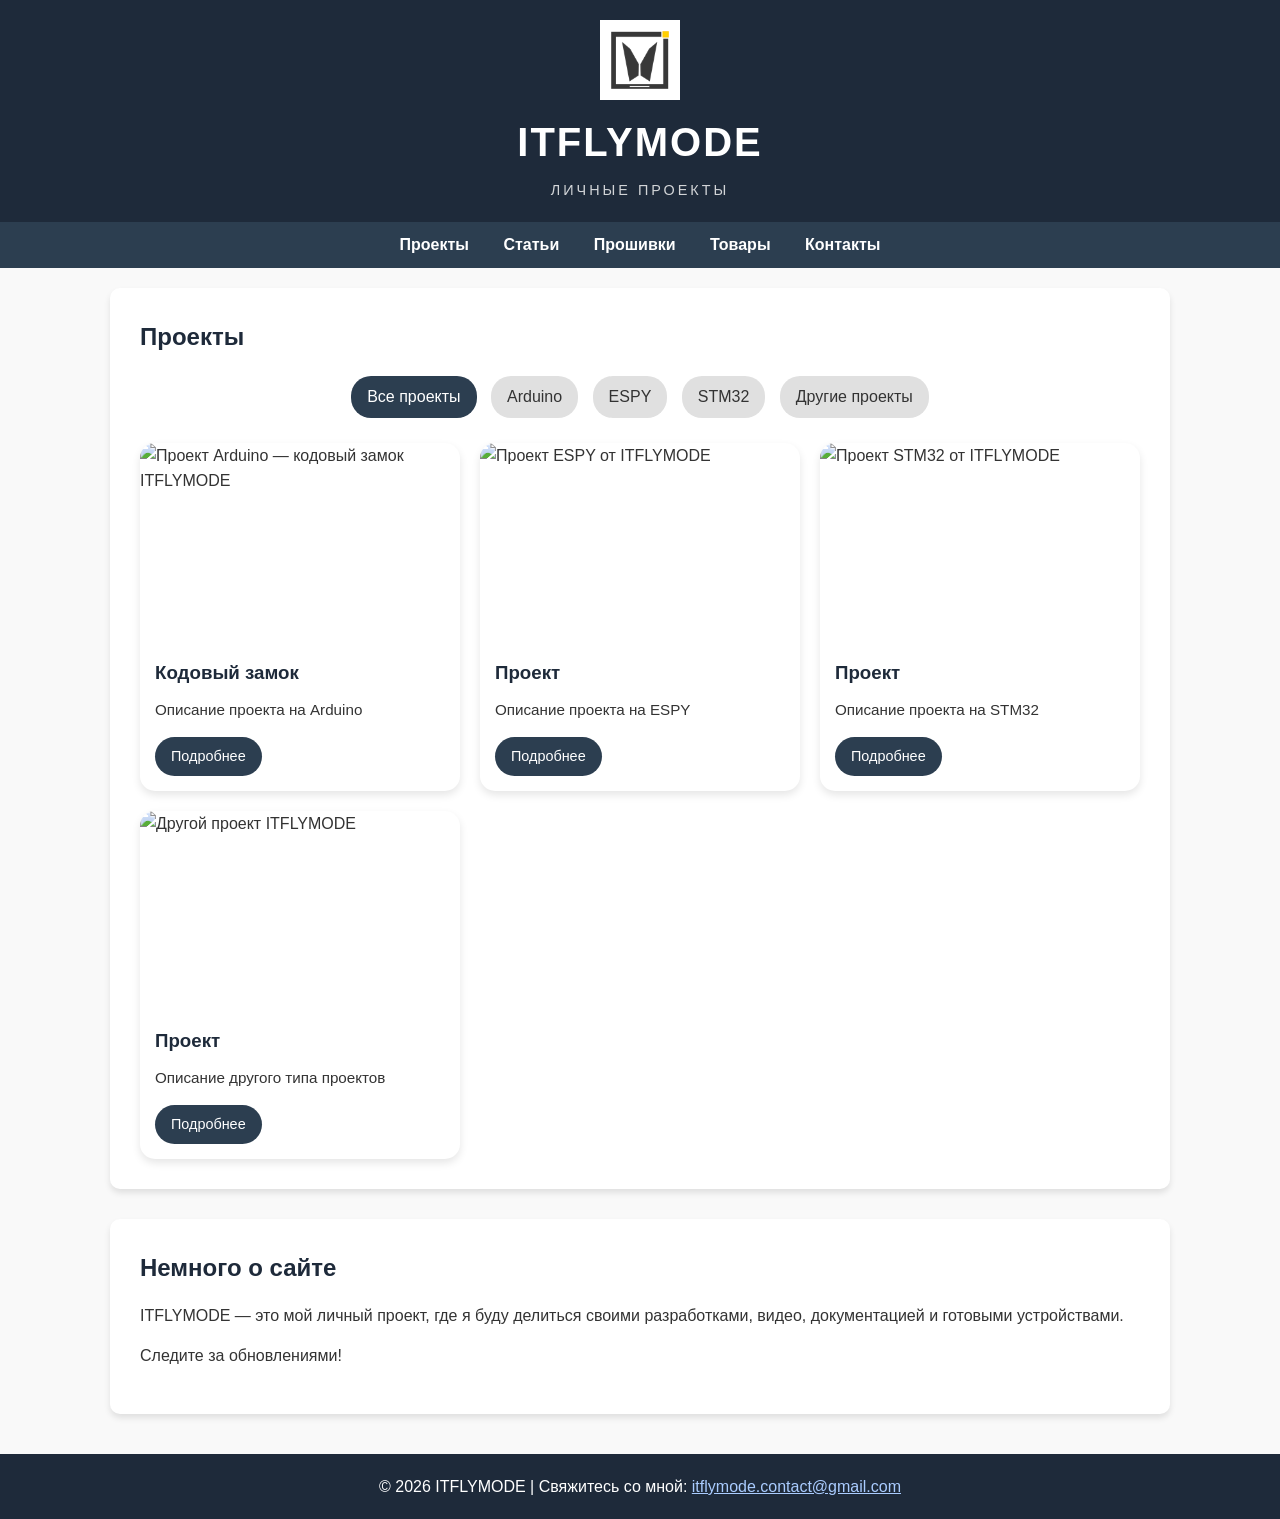
==== commit e34bdf3f: "Добавил метатег Яндекс.Вебмастера" ====
--- a/index.html
+++ b/index.html
@@ -3,24 +3,83 @@
 <head>
     <meta charset="UTF-8">
     <meta name="viewport" content="width=device-width, initial-scale=1.0">
-    <title>Проекты - ITFLYMODE</title>
+
+    <!-- === ОСНОВНЫЕ МЕТАТЕГИ === -->
+    <title>ITFLYMODE — личные проекты самодельщика | Arduino, ESP32, STM32</title>
+    <meta name="description" content="ITFLYMODE — личные проекты самодельщика: Arduino, ESP32, STM32, готовые устройства, прошивки и статьи. Схемы, гайды и видео.">
+    <meta name="keywords" content="ITFLYMODE, самодельщик, Arduino, ESP32, STM32, DIY, схемы, прошивки, электроника">
+    <meta name="author" content="ITFLYMODE">
+    <meta name="robots" content="index, follow">
+    <link rel="canonical" href="https://itflymode.github.io/">
+
+    <!-- === FAVICON === -->
+    <link rel="icon" type="image/jpeg" href="images/logo.jpg">
+    <link rel="apple-touch-icon" href="images/logo.jpg">
+
+    <!-- === OPEN GRAPH === -->
+    <meta property="og:type" content="website">
+    <meta property="og:title" content="ITFLYMODE — личные проекты самодельщика">
+    <meta property="og:description" content="Arduino, ESP32, STM32, готовые устройства, прошивки, статьи и видео.">
+    <meta property="og:image" content="https://itflymode.github.io/images/logo.jpg">
+    <meta property="og:url" content="https://itflymode.github.io/">
+    <meta property="og:site_name" content="ITFLYMODE">
+    <meta name="twitter:card" content="summary_large_image">
+
+<meta name="yandex-verification" content="e8cc0b5b5f87735c" />
+
     <link rel="stylesheet" href="style.css">
+
+    <!-- === JSON-LD: связка имени ITFLYMODE со всеми соцсетями === -->
+    <script type="application/ld+json">
+    {
+      "@context": "https://schema.org",
+      "@type": "Person",
+      "name": "ITFLYMODE",
+      "url": "https://itflymode.github.io/",
+      "image": "https://itflymode.github.io/images/logo.jpg",
+      "jobTitle": "Самодельщик, разработчик электроники",
+      "knowsAbout": ["Arduino", "ESP32", "STM32", "DIY", "Электроника"],
+      "sameAs": [
+        "https://t.me/ITFLYMODE",
+        "https://www.youtube.com/@ITFLYMODE",
+        "https://github.com/ITFLYMODE",
+        "https://habr.com/ru/users/ITFLYMODE/",
+        "https://hackaday.io/ITFLYMODE",
+        "https://www.hackster.io/itflymode/",
+        "https://www.printables.com/@ITFLYMODE_5323822",
+        "https://www.reddit.com/user/ITFLYMODE/",
+        "https://www.instagram.com/itflymode/"
+      ]
+    }
+    </script>
+
+    <!-- === YANDEX.METRIKA (раскомментируй после создания счётчика) === -->
+    <!--
+    <script type="text/javascript">
+       (function(m,e,t,r,i,k,a){m[i]=m[i]||function(){(m[i].a=m[i].a||[]).push(arguments)};
+       m[i].l=1*new Date();
+       for (var j = 0; j < document.scripts.length; j++) {if (document.scripts[j].src === r) { return; }}
+       k=e.createElement(t),a=e.getElementsByTagName(t)[0],k.async=1,k.src=r,a.parentNode.insertBefore(k,a)})
+       (window, document, "script", "https://mc.yandex.ru/metrika/tag.js", "ym");
+       ym(XXXXXXXX, "init", {clickmap:true, trackLinks:true, accurateTrackBounce:true});
+    </script>
+    <noscript><div><img src="https://mc.yandex.ru/watch/XXXXXXXX" style="position:absolute; left:-9999px;" alt="" /></div></noscript>
+    -->
 </head>
 <body>
 
     <!-- ============================================================
          01. ШАПКА САЙТА
-         Логотип + подпись. Дублируется на каждой странице.
          ============================================================ -->
     <header>
-        <img src="images/logo.jpg" alt="ITFLYMODE" class="logo">
+        <img src="images/logo.jpg" alt="ITFLYMODE — самодельщик, проекты на Arduino, ESP32, STM32" class="logo">
+        <h1>ITFLYMODE</h1>
         <p>ЛИЧНЫЕ ПРОЕКТЫ</p>
     </header>
 
 
     <!-- ============================================================
          02. НАВИГАЦИЯ
-         Основное меню. Дублируется на каждой странице.
          ============================================================ -->
     <nav>
         <a href="index.html">Проекты</a>
@@ -38,15 +97,10 @@
 
         <!-- ------------------------------------------------------------
              03.1. Секция «Проекты»
-             Фильтр категорий + сетка карточек.
              ------------------------------------------------------------ -->
         <div class="section">
             <h2>Проекты</h2>
 
-            <!-- ---- 03.1.1. Подменю категорий (фильтр) ----
-                 data-category ссылки должен совпадать
-                 с data-category карточки ниже.
-                 Значение "all" показывает всё. -->
             <div class="category-menu" id="projectCategories">
                 <a href="#" class="active" data-category="all">Все проекты</a>
                 <a href="#" data-category="arduino">Arduino</a>
@@ -55,14 +109,11 @@
                 <a href="#" data-category="other">Другие проекты</a>
             </div>
 
-            <!-- ---- 03.1.2. Сетка карточек проектов ----
-                 Каждая карточка имеет data-category,
-                 по которому её фильтрует JS в конце файла. -->
             <div class="projects-grid" id="projectsGrid">
 
                 <!-- ===== КАТЕГОРИЯ: ARDUINO ===== -->
                 <div class="project-card" data-category="arduino">
-                    <img src="https://picsum.photos/300/200?random=1" alt="Проект Arduino">
+                    <img src="https://picsum.photos/300/200?random=1" alt="Проект Arduino — кодовый замок ITFLYMODE">
                     <div class="project-info">
                         <h3>Кодовый замок</h3>
                         <p>Описание проекта на Arduino</p>
@@ -72,7 +123,7 @@
 
                 <!-- ===== КАТЕГОРИЯ: ESPY ===== -->
                 <div class="project-card" data-category="espy">
-                    <img src="https://picsum.photos/300/200?random=2" alt="Проект ESPY">
+                    <img src="https://picsum.photos/300/200?random=2" alt="Проект ESPY от ITFLYMODE">
                     <div class="project-info">
                         <h3>Проект</h3>
                         <p>Описание проекта на ESPY</p>
@@ -82,7 +133,7 @@
 
                 <!-- ===== КАТЕГОРИЯ: STM32 ===== -->
                 <div class="project-card" data-category="stm32">
-                    <img src="https://picsum.photos/300/200?random=3" alt="Проект STM32">
+                    <img src="https://picsum.photos/300/200?random=3" alt="Проект STM32 от ITFLYMODE">
                     <div class="project-info">
                         <h3>Проект</h3>
                         <p>Описание проекта на STM32</p>
@@ -92,7 +143,7 @@
 
                 <!-- ===== КАТЕГОРИЯ: ДРУГИЕ ПРОЕКТЫ ===== -->
                 <div class="project-card" data-category="other">
-                    <img src="https://picsum.photos/300/200?random=4" alt="Другие проекты">
+                    <img src="https://picsum.photos/300/200?random=4" alt="Другой проект ITFLYMODE">
                     <div class="project-info">
                         <h3>Проект</h3>
                         <p>Описание другого типа проектов</p>
@@ -105,7 +156,6 @@
 
         <!-- ------------------------------------------------------------
              03.2. Секция «О сайте»
-             Стандартный блок, повторяется на всех страницах.
              ------------------------------------------------------------ -->
         <div class="section">
             <h2>Немного о сайте</h2>
@@ -126,13 +176,6 @@
 
     <!-- ============================================================
          05. СКРИПТ: фильтр проектов по категориям
-         ------------------------------------------------------------
-         Логика:
-           - при клике на ссылку категории снимаем active со всех,
-             ставим на нажатую;
-           - каждой карточке: если её data-category совпадает
-             с выбранной (или выбрано "all") — показываем,
-             иначе добавляем класс .hidden (display: none).
          ============================================================ -->
     <script>
         document.addEventListener('DOMContentLoaded', function () {
@@ -144,11 +187,9 @@
                     e.preventDefault();
                     const category = btn.dataset.category;
 
-                    // подсветка активной категории
                     buttons.forEach(function (b) { b.classList.remove('active'); });
                     btn.classList.add('active');
 
-                    // показ/скрытие карточек
                     cards.forEach(function (card) {
                         if (category === 'all' || card.dataset.category === category) {
                             card.classList.remove('hidden');
--- a/style.css
+++ b/style.css
@@ -57,8 +57,15 @@
 header h1 {
     font-size: 2.5rem;
     letter-spacing: 2px;
-}
-
+    margin-bottom: 5px;
+}
+
+header p {
+    font-size: 0.9rem;
+    letter-spacing: 3px;
+    opacity: 0.8;
+    margin-bottom: 0;
+}
 
 /* ============================================================
    03. НАВИГАЦИЯ (nav)
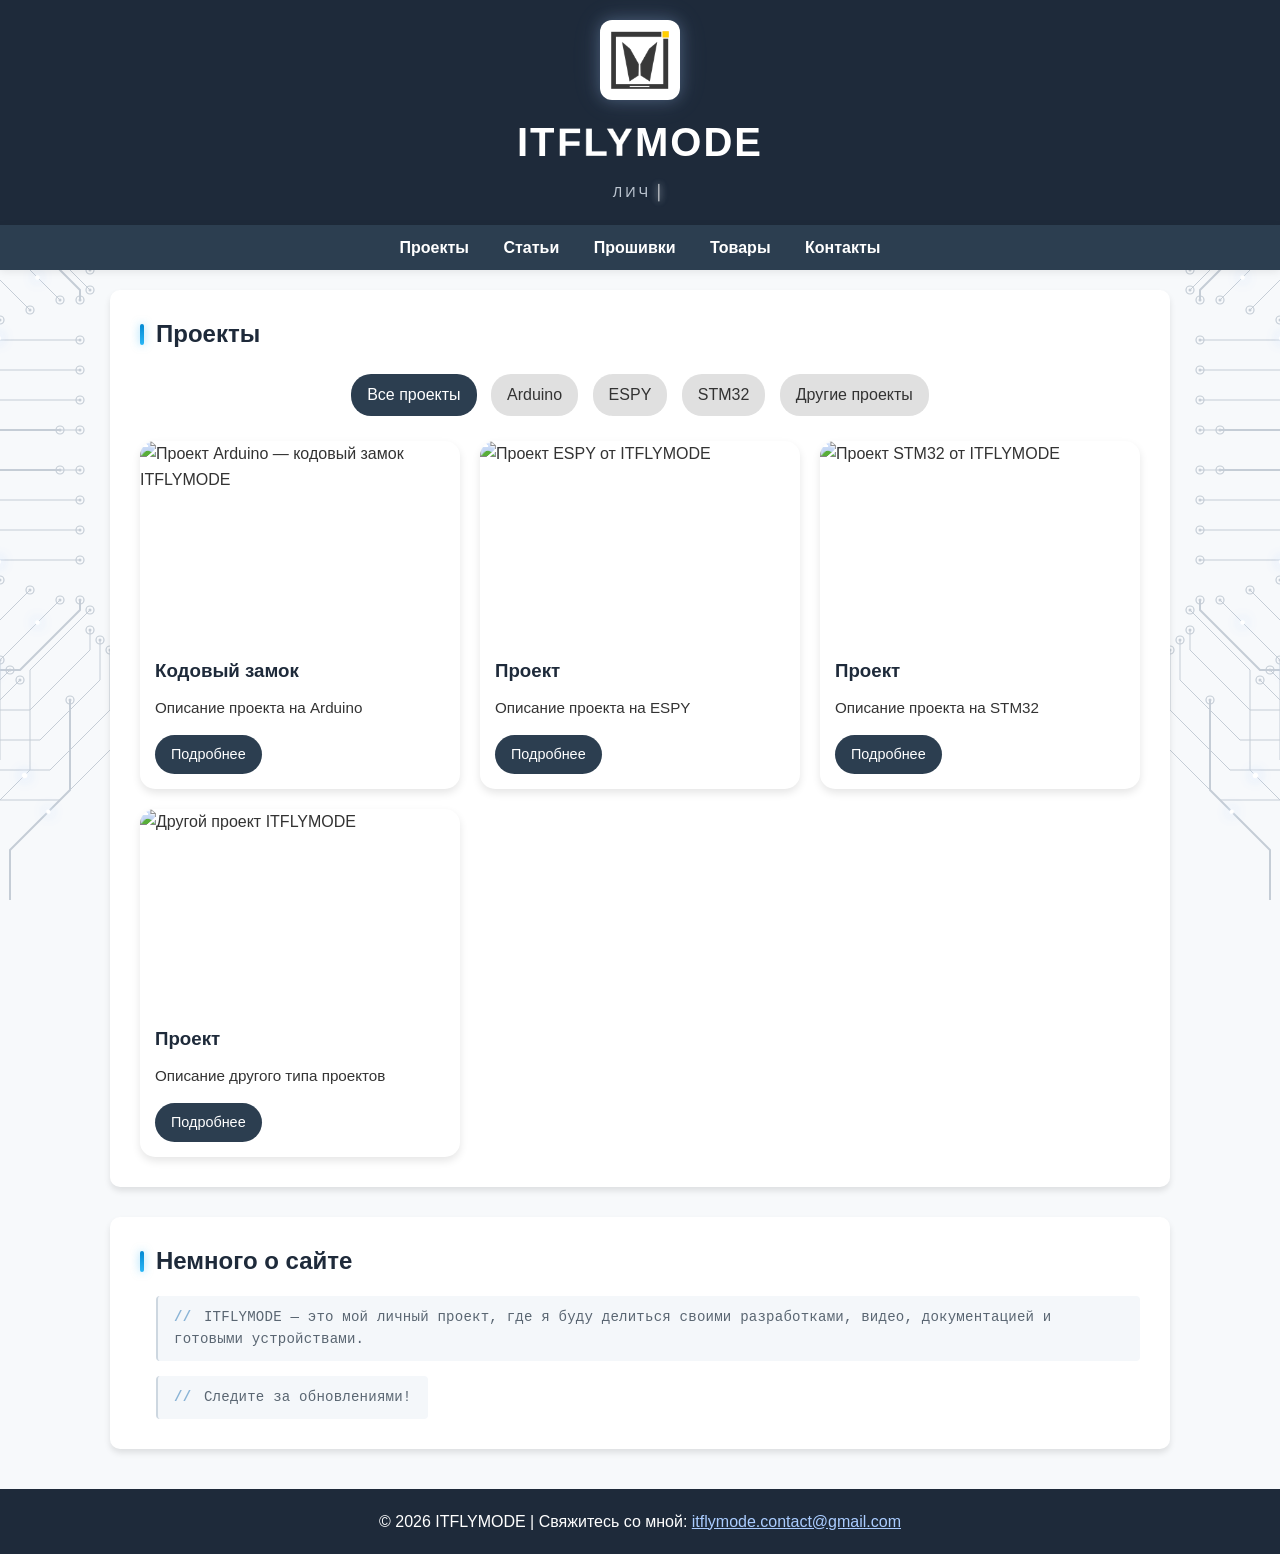
==== commit 9f4646a6: "Добавил анимации, sticky-меню, PCB-фон, стиль" ====
--- a/index.html
+++ b/index.html
@@ -4,7 +4,6 @@
     <meta charset="UTF-8">
     <meta name="viewport" content="width=device-width, initial-scale=1.0">
 
-    <!-- === ОСНОВНЫЕ МЕТАТЕГИ === -->
     <title>ITFLYMODE — личные проекты самодельщика | Arduino, ESP32, STM32</title>
     <meta name="description" content="ITFLYMODE — личные проекты самодельщика: Arduino, ESP32, STM32, готовые устройства, прошивки и статьи. Схемы, гайды и видео.">
     <meta name="keywords" content="ITFLYMODE, самодельщик, Arduino, ESP32, STM32, DIY, схемы, прошивки, электроника">
@@ -12,11 +11,9 @@
     <meta name="robots" content="index, follow">
     <link rel="canonical" href="https://itflymode.github.io/">
 
-    <!-- === FAVICON === -->
     <link rel="icon" type="image/jpeg" href="images/logo.jpg">
     <link rel="apple-touch-icon" href="images/logo.jpg">
 
-    <!-- === OPEN GRAPH === -->
     <meta property="og:type" content="website">
     <meta property="og:title" content="ITFLYMODE — личные проекты самодельщика">
     <meta property="og:description" content="Arduino, ESP32, STM32, готовые устройства, прошивки, статьи и видео.">
@@ -25,11 +22,12 @@
     <meta property="og:site_name" content="ITFLYMODE">
     <meta name="twitter:card" content="summary_large_image">
 
-<meta name="yandex-verification" content="e8cc0b5b5f87735c" />
+    <meta name="yandex-verification" content="e8cc0b5b5f87735c" />
 
     <link rel="stylesheet" href="style.css">
+    <script src="pcb.js" defer></script>
+    <script src="typing.js" defer></script>
 
-    <!-- === JSON-LD: связка имени ITFLYMODE со всеми соцсетями === -->
     <script type="application/ld+json">
     {
       "@context": "https://schema.org",
@@ -42,45 +40,30 @@
       "sameAs": [
         "https://t.me/ITFLYMODE",
         "https://www.youtube.com/@ITFLYMODE",
+        "https://rutube.ru/channel/81614248",
         "https://github.com/ITFLYMODE",
         "https://habr.com/ru/users/ITFLYMODE/",
         "https://hackaday.io/ITFLYMODE",
         "https://www.hackster.io/itflymode/",
         "https://www.printables.com/@ITFLYMODE_5323822",
         "https://www.reddit.com/user/ITFLYMODE/",
-        "https://www.instagram.com/itflymode/"
+        "https://www.instagram.com/itflymode/",
+        "https://www.facebook.com/profile.php?id=61594741414231",
+        "https://boosty.to/itflymode"
       ]
     }
     </script>
+</head>
+<body class="home">
 
-    <!-- === YANDEX.METRIKA (раскомментируй после создания счётчика) === -->
-    <!--
-    <script type="text/javascript">
-       (function(m,e,t,r,i,k,a){m[i]=m[i]||function(){(m[i].a=m[i].a||[]).push(arguments)};
-       m[i].l=1*new Date();
-       for (var j = 0; j < document.scripts.length; j++) {if (document.scripts[j].src === r) { return; }}
-       k=e.createElement(t),a=e.getElementsByTagName(t)[0],k.async=1,k.src=r,a.parentNode.insertBefore(k,a)})
-       (window, document, "script", "https://mc.yandex.ru/metrika/tag.js", "ym");
-       ym(XXXXXXXX, "init", {clickmap:true, trackLinks:true, accurateTrackBounce:true});
-    </script>
-    <noscript><div><img src="https://mc.yandex.ru/watch/XXXXXXXX" style="position:absolute; left:-9999px;" alt="" /></div></noscript>
-    -->
-</head>
-<body>
-
-    <!-- ============================================================
-         01. ШАПКА САЙТА
-         ============================================================ -->
     <header>
         <img src="images/logo.jpg" alt="ITFLYMODE — самодельщик, проекты на Arduino, ESP32, STM32" class="logo">
-        <h1>ITFLYMODE</h1>
+        <h1>
+            <span class="title-part part-it">IT</span><span class="title-part part-fly">FLY</span><span class="title-part part-mode">MODE</span>
+        </h1>
         <p>ЛИЧНЫЕ ПРОЕКТЫ</p>
     </header>
 
-
-    <!-- ============================================================
-         02. НАВИГАЦИЯ
-         ============================================================ -->
     <nav>
         <a href="index.html">Проекты</a>
         <a href="articles.html">Статьи</a>
@@ -89,15 +72,8 @@
         <a href="contacts.html">Контакты</a>
     </nav>
 
-
-    <!-- ============================================================
-         03. ОСНОВНОЙ КОНТЕНТ
-         ============================================================ -->
     <div class="container">
 
-        <!-- ------------------------------------------------------------
-             03.1. Секция «Проекты»
-             ------------------------------------------------------------ -->
         <div class="section">
             <h2>Проекты</h2>
 
@@ -111,7 +87,6 @@
 
             <div class="projects-grid" id="projectsGrid">
 
-                <!-- ===== КАТЕГОРИЯ: ARDUINO ===== -->
                 <div class="project-card" data-category="arduino">
                     <img src="https://picsum.photos/300/200?random=1" alt="Проект Arduino — кодовый замок ITFLYMODE">
                     <div class="project-info">
@@ -121,7 +96,6 @@
                     </div>
                 </div>
 
-                <!-- ===== КАТЕГОРИЯ: ESPY ===== -->
                 <div class="project-card" data-category="espy">
                     <img src="https://picsum.photos/300/200?random=2" alt="Проект ESPY от ITFLYMODE">
                     <div class="project-info">
@@ -131,7 +105,6 @@
                     </div>
                 </div>
 
-                <!-- ===== КАТЕГОРИЯ: STM32 ===== -->
                 <div class="project-card" data-category="stm32">
                     <img src="https://picsum.photos/300/200?random=3" alt="Проект STM32 от ITFLYMODE">
                     <div class="project-info">
@@ -141,7 +114,6 @@
                     </div>
                 </div>
 
-                <!-- ===== КАТЕГОРИЯ: ДРУГИЕ ПРОЕКТЫ ===== -->
                 <div class="project-card" data-category="other">
                     <img src="https://picsum.photos/300/200?random=4" alt="Другой проект ITFLYMODE">
                     <div class="project-info">
@@ -154,9 +126,6 @@
             </div>
         </div>
 
-        <!-- ------------------------------------------------------------
-             03.2. Секция «О сайте»
-             ------------------------------------------------------------ -->
         <div class="section">
             <h2>Немного о сайте</h2>
             <p>ITFLYMODE — это мой личный проект, где я буду делиться своими разработками, видео, документацией и готовыми устройствами.</p>
@@ -165,22 +134,35 @@
 
     </div>
 
-
-    <!-- ============================================================
-         04. ПОДВАЛ
-         ============================================================ -->
     <footer>
         <p>© 2026 ITFLYMODE | Свяжитесь со мной: <a href="mailto:itflymode.contact@gmail.com">itflymode.contact@gmail.com</a></p>
     </footer>
 
-
-    <!-- ============================================================
-         05. СКРИПТ: фильтр проектов по категориям
-         ============================================================ -->
     <script>
         document.addEventListener('DOMContentLoaded', function () {
             const buttons = document.querySelectorAll('#projectCategories a');
             const cards = document.querySelectorAll('#projectsGrid .project-card');
+
+            function applyFilter(category) {
+                let visibleIndex = 0;
+
+                cards.forEach(function (card) {
+                    card.classList.remove('appear');
+
+                    if (category === 'all' || card.dataset.category === category) {
+                        card.classList.remove('hidden');
+                        void card.offsetWidth;
+                        card.style.animationDelay = (visibleIndex * 0.15) + 's';
+                        card.classList.add('appear');
+                        visibleIndex++;
+                    } else {
+                        card.classList.add('hidden');
+                        card.style.animationDelay = '';
+                    }
+                });
+            }
+
+            applyFilter('all');
 
             buttons.forEach(function (btn) {
                 btn.addEventListener('click', function (e) {
@@ -190,13 +172,7 @@
                     buttons.forEach(function (b) { b.classList.remove('active'); });
                     btn.classList.add('active');
 
-                    cards.forEach(function (card) {
-                        if (category === 'all' || card.dataset.category === category) {
-                            card.classList.remove('hidden');
-                        } else {
-                            card.classList.add('hidden');
-                        }
-                    });
+                    applyFilter(category);
                 });
             });
         });
--- a/style.css
+++ b/style.css
@@ -1,22 +1,6 @@
 /* ============================================================
    ITFLYMODE — ОБЩИЙ ФАЙЛ СТИЛЕЙ
-   ------------------------------------------------------------
-   СОДЕРЖАНИЕ:
-     01. Сброс и базовые стили
-     02. Шапка сайта (header)
-     03. Навигация (nav)
-     04. Контейнер и секции
-     05. Подвал (footer)
-     06. Анимации
-     07. Общие компоненты (.btn)
-     08. Страница «Проекты»
-     09. Страница «Товары»
-     10. Страница «Контакты»
-     11. Кнопка доната
-     12. Утилиты
-     13. Адаптивность (mobile)
-   ============================================================ */
-
+   ============================================================ */
 
 /* ============================================================
    01. СБРОС И БАЗОВЫЕ СТИЛИ
@@ -28,11 +12,17 @@
     box-sizing: border-box;
 }
 
+html {
+    background: #f7f9fb;
+}
+
 body {
     font-family: 'Segoe UI', Tahoma, Geneva, Verdana, sans-serif;
-    background: #f9f9f9;
     color: #333;
     line-height: 1.6;
+    min-height: 100vh;
+    background: transparent;
+    position: relative;
 }
 
 
@@ -52,29 +42,217 @@
     width: auto;
     display: block;
     margin: 0 auto 10px;
+    border-radius: 12px;
+    box-shadow: 0 0 15px rgba(170, 204, 255, 0.25),
+                0 0 30px rgba(170, 204, 255, 0.12);
+    transition: transform 0.5s ease, box-shadow 0.5s ease;
+    animation: logoBreath 3.5s ease-in-out infinite;
+}
+
+@keyframes logoBreath {
+    0%, 100% {
+        box-shadow: 0 0 15px rgba(170, 204, 255, 0.25),
+                    0 0 30px rgba(170, 204, 255, 0.12);
+    }
+    50% {
+        box-shadow: 0 0 25px rgba(170, 204, 255, 0.45),
+                    0 0 55px rgba(170, 204, 255, 0.25);
+    }
+}
+
+.logo:hover {
+    transform: scale(1.06);
+    box-shadow: 0 0 35px rgba(170, 204, 255, 0.7),
+                0 0 75px rgba(170, 204, 255, 0.4);
+    animation-play-state: paused;
 }
 
 header h1 {
     font-size: 2.5rem;
     letter-spacing: 2px;
     margin-bottom: 5px;
+    white-space: nowrap;
+}
+
+header h1 .title-part {
+    display: inline-block;
+    will-change: transform, opacity, text-shadow;
+}
+
+body.home header h1 .title-part {
+    opacity: 0;
+}
+
+body.home header h1 .part-it {
+    animation: partLeft 1s cubic-bezier(0.22, 1, 0.36, 1) 0.2s forwards;
+}
+
+body.home header h1 .part-fly {
+    animation: partTop 1s cubic-bezier(0.34, 1.56, 0.64, 1) 0.45s forwards;
+}
+
+body.home header h1 .part-mode {
+    animation: partRight 1s cubic-bezier(0.22, 1, 0.36, 1) 0.7s forwards;
+}
+
+body.home header h1 {
+    animation: titleGlow 3.5s ease-in-out 1.9s infinite;
+}
+
+@keyframes partLeft {
+    from { opacity: 0; transform: translateX(-60px) rotate(-12deg) scale(0.7); }
+    to   { opacity: 1; transform: translateX(0) rotate(0) scale(1); }
+}
+
+@keyframes partTop {
+    from { opacity: 0; transform: translateY(-60px) scale(1.4); }
+    to   { opacity: 1; transform: translateY(0) scale(1); }
+}
+
+@keyframes partRight {
+    from { opacity: 0; transform: translateX(60px) rotate(12deg) scale(0.7); }
+    to   { opacity: 1; transform: translateX(0) rotate(0) scale(1); }
+}
+
+@keyframes titleGlow {
+    0%, 100% { text-shadow: 0 0 0 rgba(170, 204, 255, 0); }
+    50% {
+        text-shadow: 0 0 18px rgba(170, 204, 255, 0.35),
+                     0 0 36px rgba(170, 204, 255, 0.18);
+    }
+}
+
+body:not(.home) header h1 .title-part {
+    opacity: 1;
+    animation-duration: 6s;
+    animation-iteration-count: infinite;
+    animation-timing-function: ease-in-out;
+}
+
+body:not(.home) header h1 .part-it   { animation-name: glowCycleIT; }
+body:not(.home) header h1 .part-fly  { animation-name: glowCycleFLY; }
+body:not(.home) header h1 .part-mode { animation-name: glowCycleMODE; }
+
+@keyframes glowCycleIT {
+    0%       { text-shadow: 0 0 0 transparent; }
+    3%       { text-shadow: 0 0 22px rgba(170,204,255,0.95), 0 0 44px rgba(170,204,255,0.5); }
+    17%      { text-shadow: 0 0 22px rgba(170,204,255,0.95), 0 0 44px rgba(170,204,255,0.5); }
+    20%      { text-shadow: 0 0 0 transparent; }
+    60%      { text-shadow: 0 0 0 transparent; }
+    63%      { text-shadow: 0 0 22px rgba(170,204,255,0.95), 0 0 44px rgba(170,204,255,0.5); }
+    87%      { text-shadow: 0 0 22px rgba(170,204,255,0.95), 0 0 44px rgba(170,204,255,0.5); }
+    90%      { text-shadow: 0 0 0 transparent; }
+    100%     { text-shadow: 0 0 0 transparent; }
+}
+
+@keyframes glowCycleFLY {
+    0%, 20%  { text-shadow: 0 0 0 transparent; }
+    23%      { text-shadow: 0 0 22px rgba(170,204,255,0.95), 0 0 44px rgba(170,204,255,0.5); }
+    37%      { text-shadow: 0 0 22px rgba(170,204,255,0.95), 0 0 44px rgba(170,204,255,0.5); }
+    40%      { text-shadow: 0 0 0 transparent; }
+    60%      { text-shadow: 0 0 0 transparent; }
+    63%      { text-shadow: 0 0 22px rgba(170,204,255,0.95), 0 0 44px rgba(170,204,255,0.5); }
+    87%      { text-shadow: 0 0 22px rgba(170,204,255,0.95), 0 0 44px rgba(170,204,255,0.5); }
+    90%      { text-shadow: 0 0 0 transparent; }
+    100%     { text-shadow: 0 0 0 transparent; }
+}
+
+@keyframes glowCycleMODE {
+    0%, 40%  { text-shadow: 0 0 0 transparent; }
+    43%      { text-shadow: 0 0 22px rgba(170,204,255,0.95), 0 0 44px rgba(170,204,255,0.5); }
+    57%      { text-shadow: 0 0 22px rgba(170,204,255,0.95), 0 0 44px rgba(170,204,255,0.5); }
+    60%      { text-shadow: 0 0 0 transparent; }
+    63%      { text-shadow: 0 0 22px rgba(170,204,255,0.95), 0 0 44px rgba(170,204,255,0.5); }
+    87%      { text-shadow: 0 0 22px rgba(170,204,255,0.95), 0 0 44px rgba(170,204,255,0.5); }
+    90%      { text-shadow: 0 0 0 transparent; }
+    100%     { text-shadow: 0 0 0 transparent; }
 }
 
 header p {
     font-size: 0.9rem;
     letter-spacing: 3px;
-    opacity: 0.8;
     margin-bottom: 0;
-}
-
-/* ============================================================
-   03. НАВИГАЦИЯ (nav)
+    display: inline-block;
+    min-height: 1.4em;
+    color: #cfd8e3;
+}
+
+body.home header p {
+    opacity: 0.9;
+}
+
+body.home header p.typing::after {
+    content: '│';
+    display: inline-block;
+    margin-left: 4px;
+    color: #ffffff;
+    font-weight: 300;
+    text-shadow: 0 0 6px rgba(255, 255, 255, 0.9),
+                 0 0 12px rgba(170, 204, 255, 0.6);
+    animation: cursorBlink 0.7s steps(1) infinite;
+}
+
+@keyframes cursorBlink {
+    0%, 49%   { opacity: 1; }
+    50%, 100% { opacity: 0; }
+}
+
+body.home header p.done {
+    animation: subtitleGlow 1.5s ease-out forwards;
+}
+
+@keyframes subtitleGlow {
+    from { text-shadow: 0 0 0 transparent; }
+    to {
+        text-shadow: 0 0 10px rgba(170, 204, 255, 0.55),
+                     0 0 22px rgba(170, 204, 255, 0.28);
+    }
+}
+
+body:not(.home) header p {
+    opacity: 0;
+    animation:
+        subtitleIn 1.2s ease-out 1.1s forwards,
+        subtitleSoftGlow 3.5s ease-in-out 2.3s infinite;
+}
+
+@keyframes subtitleIn {
+    from {
+        opacity: 0;
+        letter-spacing: 18px;
+        transform: translateY(12px);
+        filter: blur(3px);
+    }
+    to {
+        opacity: 0.8;
+        letter-spacing: 3px;
+        transform: translateY(0);
+        filter: blur(0);
+    }
+}
+
+@keyframes subtitleSoftGlow {
+    0%, 100% { text-shadow: 0 0 0 transparent; }
+    50% {
+        text-shadow: 0 0 8px rgba(170, 204, 255, 0.35),
+                     0 0 16px rgba(170, 204, 255, 0.18);
+    }
+}
+
+
+/* ============================================================
+   03. НАВИГАЦИЯ (nav) — прилипает к верху при скролле
    ============================================================ */
 
 nav {
+    position: sticky;
+    top: 0;
+    z-index: 1000;
     background: #2c3e50;
     padding: 10px 0;
     text-align: center;
+    box-shadow: 0 2px 8px rgba(0, 0, 0, 0.08);
+    transition: padding 0.3s ease, box-shadow 0.3s ease, background 0.3s ease;
 }
 
 nav a {
@@ -82,10 +260,20 @@
     margin: 0 15px;
     text-decoration: none;
     font-weight: bold;
+    display: inline-block;
+    transition: color 0.3s ease, text-shadow 0.3s ease;
 }
 
 nav a:hover {
-    text-decoration: underline;
+    text-decoration: none;
+    text-shadow: 0 0 8px rgba(170, 204, 255, 0.9),
+                 0 0 16px rgba(170, 204, 255, 0.5);
+}
+
+nav.scrolled {
+    padding: 6px 0;
+    background: #26374a;
+    box-shadow: 0 4px 14px rgba(0, 0, 0, 0.25);
 }
 
 
@@ -104,11 +292,10 @@
     border-radius: 10px;
     padding: 30px;
     margin-bottom: 30px;
-    box-shadow: 0 4px 6px rgba(0,0,0,0.1);
+    box-shadow: 0 4px 6px rgba(0, 0, 0, 0.1);
     animation: fadeInUp 0.8s ease-out both;
 }
 
-/* Каскадное появление секций при загрузке страницы */
 .section:nth-child(1) { animation-delay: 0s; }
 .section:nth-child(2) { animation-delay: 0.2s; }
 .section:nth-child(3) { animation-delay: 0.4s; }
@@ -116,13 +303,78 @@
 .section:nth-child(5) { animation-delay: 0.8s; }
 .section:nth-child(6) { animation-delay: 1.0s; }
 
+/* Заголовок секции с акцентной полоской слева */
 .section h2 {
+    margin-bottom: 20px;
+    padding-left: 16px;
+    color: #1e2a3a;
+    font-size: 1.5rem;
+    line-height: 1.2;
+    position: relative;
+}
+
+.section h2::before {
+    content: '';
+    position: absolute;
+    left: 0;
+    top: 4px;
+    bottom: 4px;
+    width: 4px;
+    background: linear-gradient(180deg, #0288D1, #29B6F6);
+    border-radius: 4px;
+    box-shadow: 0 0 8px rgba(41, 182, 246, 0.5);
+}
+
+/* Текст секции — в стиле «комментарий в коде» */
+.section > p {
     margin-bottom: 15px;
-    color: #1e2a3a;
-}
-
-.section p {
-    margin-bottom: 15px;
+    margin-left: 16px;
+    padding: 10px 16px;
+    color: #5a6672;
+    font-family: 'Consolas', 'Monaco', 'Courier New', monospace;
+    font-size: 0.88rem;
+    line-height: 1.6;
+    background: #f4f7fa;
+    border-left: 2px solid #cdd7e0;
+    border-radius: 4px;
+    letter-spacing: 0.2px;
+    display: inline-block;
+}
+
+.section > p::before {
+    content: '// ';
+    color: #8ab4d6;
+    font-weight: bold;
+    margin-right: 4px;
+}
+
+.section > p:last-child {
+    margin-bottom: 0;
+}
+
+/* В центрированных секциях — сбрасываем декорации */
+.section.centered > p {
+    margin-left: 0;
+    background: transparent;
+    border-left: none;
+    padding: 0;
+    font-family: inherit;
+    font-size: 1rem;
+    color: #555;
+    display: block;
+}
+
+.section.centered > p::before {
+    content: none;
+}
+
+.section.centered h2 {
+    padding-left: 0;
+    display: inline-block;
+}
+
+.section.centered h2::before {
+    display: none;
 }
 
 
@@ -158,12 +410,22 @@
     }
 }
 
+@keyframes cardAppear {
+    from {
+        opacity: 0;
+        transform: translateY(25px) scale(0.97);
+    }
+    to {
+        opacity: 1;
+        transform: translateY(0) scale(1);
+    }
+}
+
 
 /* ============================================================
    07. ОБЩИЕ КОМПОНЕНТЫ
    ============================================================ */
 
-/* Базовая кнопка .btn — используется и в проектах, и в товарах */
 .btn {
     display: inline-block;
     padding: 8px 16px;
@@ -184,7 +446,6 @@
    08. СТРАНИЦА «ПРОЕКТЫ»
    ============================================================ */
 
-/* --- Подменю категорий (фильтр проектов) --- */
 .category-menu {
     margin-bottom: 20px;
     text-align: center;
@@ -207,7 +468,6 @@
     color: white;
 }
 
-/* --- Сетка карточек проектов --- */
 .projects-grid {
     display: grid;
     grid-template-columns: repeat(auto-fill, minmax(280px, 1fr));
@@ -215,18 +475,17 @@
     margin-top: 20px;
 }
 
-/* --- Карточка проекта --- */
 .project-card {
     background: white;
     border-radius: 15px;
-    box-shadow: 0 4px 8px rgba(0,0,0,0.1);
+    box-shadow: 0 4px 8px rgba(0, 0, 0, 0.1);
     overflow: hidden;
     transition: transform 0.3s ease, box-shadow 0.3s ease;
 }
 
 .project-card:hover {
     transform: translateY(-5px);
-    box-shadow: 0 8px 16px rgba(0,0,0,0.2);
+    box-shadow: 0 8px 16px rgba(0, 0, 0, 0.2);
 }
 
 .project-card img {
@@ -250,17 +509,19 @@
     margin-bottom: 15px;
 }
 
-/* Скрытая карточка проекта (не подходит под выбранную категорию) */
 .project-card.hidden {
     display: none;
 }
 
+.project-card.appear {
+    animation: cardAppear 0.8s cubic-bezier(0.22, 1, 0.36, 1) both;
+}
+
 
 /* ============================================================
    09. СТРАНИЦА «ТОВАРЫ»
    ============================================================ */
 
-/* --- Меню категорий (кнопки-фильтры) --- */
 .shop-categories {
     display: flex;
     flex-wrap: wrap;
@@ -290,20 +551,18 @@
     color: white;
 }
 
-/* --- Сетка карточек товаров --- */
 .products-grid {
     display: grid;
     grid-template-columns: repeat(auto-fill, minmax(180px, 220px));
-    gap: 35px;                 /* одинаковый отступ по горизонтали и вертикали */
+    gap: 35px;
     margin-top: 30px;
     justify-content: center;
 }
 
-/* --- Карточка товара --- */
 .product-card {
     background: white;
     border-radius: 12px;
-    box-shadow: 0 3px 8px rgba(0,0,0,0.1);
+    box-shadow: 0 3px 8px rgba(0, 0, 0, 0.1);
     overflow: hidden;
     display: flex;
     flex-direction: column;
@@ -313,7 +572,7 @@
 
 .product-card:hover {
     transform: translateY(-4px);
-    box-shadow: 0 6px 14px rgba(0,0,0,0.18);
+    box-shadow: 0 6px 14px rgba(0, 0, 0, 0.18);
 }
 
 .product-card img {
@@ -324,9 +583,12 @@
     background: #f0f0f0;
 }
 
-/* Скрытая карточка товара (не подходит под выбранную категорию) */
 .product-card.hidden {
     display: none;
+}
+
+.product-card.appear {
+    animation: cardAppear 0.8s cubic-bezier(0.22, 1, 0.36, 1) both;
 }
 
 .product-info {
@@ -350,7 +612,6 @@
     line-height: 1.4;
 }
 
-/* Цена */
 .product-price {
     font-size: 1rem;
     font-weight: bold;
@@ -358,7 +619,6 @@
     margin-bottom: 10px;
 }
 
-/* Кнопка на карточке товара — на всю ширину */
 .product-card .btn {
     text-align: center;
     display: block;
@@ -367,7 +627,6 @@
     font-size: 0.8rem;
 }
 
-/* Бейдж в углу карточки: «В наличии / Нет в наличии / Услуга» */
 .product-badge {
     position: absolute;
     top: 8px;
@@ -375,13 +634,32 @@
     background: #2c3e50;
     color: white;
     font-size: 0.65rem;
-    padding: 3px 8px;
+    padding: 4px 10px;
     border-radius: 20px;
     z-index: 1;
+    font-weight: bold;
+    letter-spacing: 0.3px;
+    box-shadow: 0 2px 4px rgba(0, 0, 0, 0.1);
+    transition: box-shadow 0.3s ease;
+}
+
+.product-card:hover .product-badge {
+    box-shadow: 0 4px 8px rgba(0, 0, 0, 0.15);
+}
+
+.product-badge.instock {
+    background: linear-gradient(135deg, #0288D1 0%, #039BE5 50%, #29B6F6 100%);
+    color: white;
 }
 
 .product-badge.out {
-    background: #999;
+    background: linear-gradient(135deg, #8A8A8A 0%, #9C9C9C 50%, #ADADAD 100%);
+    color: white;
+}
+
+.product-badge.service {
+    background: linear-gradient(135deg, #F9A825 0%, #FBC02D 50%, #FDD835 100%);
+    color: #3a2a00;
 }
 
 
@@ -389,7 +667,6 @@
    10. СТРАНИЦА «КОНТАКТЫ»
    ============================================================ */
 
-/* --- Контейнер иконок/кнопок соцсетей --- */
 .social-links {
     display: flex;
     flex-wrap: wrap;
@@ -398,135 +675,6 @@
     justify-content: center;
 }
 
-/* --- Кнопка-ссылка на соцсеть --- */
-.social-link {
-    display: flex;
-    align-items: center;
-    gap: 10px;
-    background: #f0f0f0;
-    padding: 10px 20px;
-    border-radius: 30px;
-    text-decoration: none;
-    color: #333;
-    transition: background 0.3s, transform 0.3s;
-}
-
-.social-link:hover {
-    background: #e0e0e0;
-    transform: translateY(-3px);
-}
-
-.social-link img {
-    width: 24px;
-    height: 24px;
-}
-
-/* --- Крупная ссылка на email --- */
-.email-link {
-    font-size: 1.2rem;
-    color: #3498db;
-    text-decoration: none;
-}
-
-.email-link:hover {
-    text-decoration: underline;
-}
-
-
-/* ============================================================
-   11. КНОПКА ДОНАТА
-   ============================================================ */
-
-.donate-section {
-    text-align: center;
-}
-
-.donate-button {
-    display: inline-block;
-    margin-top: 20px;
-    padding: 14px 30px;
-    background: linear-gradient(135deg, #ff9a56, #ff5e62);
-    color: white;
-    font-size: 1.2rem;
-    font-weight: bold;
-    border-radius: 50px;
-    text-decoration: none;
-    box-shadow: 0 8px 16px rgba(255, 94, 98, 0.4);
-    transition: transform 0.3s, box-shadow 0.3s, background 0.3s;
-}
-
-.donate-button:hover {
-    transform: translateY(-4px);
-    box-shadow: 0 12px 24px rgba(255, 94, 98, 0.6);
-    background: linear-gradient(135deg, #ff5e62, #ff9a56);
-}
-
-
-/* ============================================================
-   12. УТИЛИТЫ
-   ============================================================ */
-
-.centered {
-    text-align: center;
-}
-
-
-/* ============================================================
-   13. АДАПТИВНОСТЬ (мобильные, до 600px)
-   ============================================================ */
-
-@media (max-width: 600px) {
-    /* --- Шапка --- */
-    header h1 {
-        font-size: 1.8rem;
-    }
-    .logo {
-        max-height: 60px;
-    }
-
-    /* --- Навигация --- */
-    nav a {
-        display: block;
-        margin: 8px 0;
-    }
-
-    /* --- Контейнер и секции --- */
-    .container {
-        padding: 0 10px;
-    }
-    .section {
-        padding: 20px;
-    }
-
-    /* --- Подвал --- */
-    footer {
-        font-size: 0.9rem;
-    }
-
-    /* --- Карточки товаров --- */
-    .products-grid {
-        grid-template-columns: repeat(2, 1fr);
-        gap: 16px;
-    }
-    .product-card img {
-        height: 130px;
-    }
-    .product-info {
-        padding: 8px 10px 12px;
-    }
-    .product-info h3 {
-        font-size: 0.85rem;
-    }
-    .product-info p {
-        font-size: 0.75rem;
-    }
-
-    /* --- Кнопки категорий товаров --- */
-    .shop-categories button {
-        padding: 6px 14px;
-        font-size: 0.8rem;
-    }
-    /* --- Кнопка-ссылка на соцсеть --- */
 .social-link {
     display: flex;
     align-items: center;
@@ -540,9 +688,20 @@
     transition: background 0.3s, transform 0.3s, color 0.3s;
 }
 
-/* Иконка внутри кнопки */
 .social-link i {
     font-size: 1.1rem;
+}
+
+.social-link .social-icon-img {
+    width: 20px;
+    height: 20px;
+    flex-shrink: 0;
+    display: inline-block;
+    transition: filter 0.3s;
+}
+
+.social-link:hover .social-icon-img {
+    filter: brightness(0) invert(1);
 }
 
 .social-link:hover {
@@ -551,14 +710,356 @@
     transform: translateY(-3px);
 }
 
-/* --- Брендовые цвета при наведении --- */
 .social-link.telegram:hover   { background: #229ED9; }
 .social-link.youtube:hover    { background: #FF0000; }
-.social-link.instagram:hover  { background: linear-gradient(45deg, #F58529, #DD2A7B, #8134AF); }
+.social-link.rutube:hover     { background: #ED1B2F; }
 .social-link.github:hover     { background: #24292e; }
 .social-link.habr:hover       { background: #629FBC; }
 .social-link.hackaday:hover   { background: #1A1A1A; }
 .social-link.hackster:hover   { background: #1E7DC8; }
 .social-link.printables:hover { background: #FA6831; }
 .social-link.reddit:hover     { background: #FF4500; }
+.social-link.instagram:hover  { background: linear-gradient(45deg, #F58529, #DD2A7B, #8134AF); }
+.social-link.facebook:hover   { background: #1877F2; }
+.social-link.boosty:hover     { background: #F25E1F; }
+
+.email-link {
+    font-size: 1.2rem;
+    color: #3498db;
+    text-decoration: none;
+}
+
+.email-link:hover {
+    text-decoration: underline;
+}
+
+
+/* ============================================================
+   11. КНОПКА ДОНАТА
+   ============================================================ */
+
+.donate-section {
+    text-align: center;
+}
+
+.donate-button {
+    display: inline-block;
+    margin-top: 20px;
+    padding: 14px 30px;
+    background: linear-gradient(135deg, #ff9a56, #ff5e62);
+    color: white;
+    font-size: 1.2rem;
+    font-weight: bold;
+    border-radius: 50px;
+    text-decoration: none;
+    box-shadow: 0 8px 16px rgba(255, 94, 98, 0.4);
+    transition: transform 0.3s, box-shadow 0.3s, background 0.3s;
+}
+
+.donate-button:hover {
+    transform: translateY(-4px);
+    box-shadow: 0 12px 24px rgba(255, 94, 98, 0.6);
+    background: linear-gradient(135deg, #ff5e62, #ff9a56);
+}
+
+
+/* ============================================================
+   12. УТИЛИТЫ
+   ============================================================ */
+
+.centered {
+    text-align: center;
+}
+
+
+/* ============================================================
+   13. АДАПТИВНОСТЬ (мобильные, до 600px)
+   ============================================================ */
+
+@media (max-width: 600px) {
+    header h1 {
+        font-size: 1.8rem;
+        letter-spacing: 1px;
+    }
+    .logo {
+        max-height: 60px;
+    }
+
+    nav a {
+        display: block;
+        margin: 6px 0;
+    }
+
+    nav.scrolled a {
+        display: inline-block;
+        margin: 0 8px;
+        font-size: 0.85rem;
+    }
+
+    .container {
+        padding: 0 10px;
+    }
+    .section {
+        padding: 20px;
+    }
+
+    .section h2 {
+        font-size: 1.25rem;
+    }
+
+    .section > p {
+        font-size: 0.8rem;
+        padding: 8px 12px;
+        margin-left: 10px;
+    }
+
+    footer {
+        font-size: 0.9rem;
+    }
+
+    .products-grid {
+        grid-template-columns: repeat(2, 1fr);
+        gap: 16px;
+    }
+    .product-card img {
+        height: 130px;
+    }
+    .product-info {
+        padding: 8px 10px 12px;
+    }
+    .product-info h3 {
+        font-size: 0.85rem;
+    }
+    .product-info p {
+        font-size: 0.75rem;
+    }
+
+    .product-badge {
+        font-size: 0.6rem;
+        padding: 3px 8px;
+    }
+
+    .shop-categories button {
+        padding: 6px 14px;
+        font-size: 0.8rem;
+    }
+
+    .social-link {
+        padding: 8px 16px;
+        font-size: 0.9rem;
+    }
+}
+
+
+/* ============================================================
+   14. СТРАНИЦА «СТАТЬИ»
+   ============================================================ */
+
+.news-list {
+    display: flex;
+    flex-direction: column;
+    gap: 12px;
+    margin-top: 20px;
+}
+
+.news-item {
+    display: flex;
+    align-items: center;
+    gap: 15px;
+    padding: 12px 18px;
+    background: #f7f9fc;
+    border-left: 4px solid #2c3e50;
+    border-radius: 8px;
+    transition: background 0.3s, transform 0.3s;
+}
+
+.news-item:hover {
+    background: #eef3f9;
+    transform: translateX(4px);
+}
+
+.news-icon {
+    font-size: 1.4rem;
+    flex-shrink: 0;
+}
+
+.news-body {
+    flex-grow: 1;
+    min-width: 0;
+}
+
+.news-label {
+    display: inline-block;
+    font-size: 0.75rem;
+    font-weight: bold;
+    text-transform: uppercase;
+    letter-spacing: 0.5px;
+    color: #2c3e50;
+    margin-right: 8px;
+}
+
+.news-text {
+    font-size: 0.9rem;
+    color: #333;
+}
+
+.news-date {
+    font-size: 0.8rem;
+    color: #999;
+    white-space: nowrap;
+    flex-shrink: 0;
+}
+
+.news-link {
+    font-size: 0.85rem;
+    color: #3498db;
+    text-decoration: none;
+    font-weight: bold;
+    white-space: nowrap;
+    flex-shrink: 0;
+}
+
+.news-link:hover {
+    text-decoration: underline;
+}
+
+.news-empty {
+    color: #999;
+    font-style: italic;
+    text-align: center;
+    padding: 20px;
+}
+
+.news-item.type-video   { border-left-color: #FF0000; }
+.news-item.type-poll    { border-left-color: #229ED9; }
+.news-item.type-post    { border-left-color: #229ED9; }
+.news-item.type-article { border-left-color: #629FBC; }
+.news-item.type-release { border-left-color: #F25E1F; }
+
+.articles-grid {
+    display: grid;
+    grid-template-columns: repeat(auto-fill, minmax(300px, 1fr));
+    gap: 25px;
+    margin-top: 25px;
+}
+
+.article-card {
+    background: white;
+    border-radius: 12px;
+    box-shadow: 0 3px 8px rgba(0, 0, 0, 0.08);
+    overflow: hidden;
+    display: flex;
+    flex-direction: column;
+    transition: transform 0.3s ease, box-shadow 0.3s ease;
+}
+
+.article-card:hover {
+    transform: translateY(-4px);
+    box-shadow: 0 8px 18px rgba(0, 0, 0, 0.15);
+}
+
+.article-card img {
+    width: 100%;
+    height: 180px;
+    object-fit: cover;
+    display: block;
+    background: #f0f0f0;
+}
+
+.article-info {
+    padding: 18px;
+    display: flex;
+    flex-direction: column;
+    flex-grow: 1;
+}
+
+.article-meta {
+    display: flex;
+    flex-wrap: wrap;
+    align-items: center;
+    gap: 8px;
+    margin-bottom: 10px;
+    font-size: 0.75rem;
+}
+
+.article-date {
+    color: #999;
+}
+
+.article-tag {
+    display: inline-block;
+    padding: 2px 10px;
+    background: #e8eff6;
+    color: #2c3e50;
+    border-radius: 12px;
+    font-weight: bold;
+    font-size: 0.7rem;
+    letter-spacing: 0.3px;
+}
+
+.article-info h3 {
+    margin-bottom: 10px;
+    color: #1e2a3a;
+    font-size: 1.1rem;
+    line-height: 1.3;
+}
+
+.article-info p {
+    font-size: 0.85rem;
+    color: #666;
+    line-height: 1.5;
+    margin-bottom: 15px;
+    flex-grow: 1;
+}
+
+.article-card.hidden {
+    display: none;
+}
+
+@media (max-width: 600px) {
+    .news-item {
+        flex-wrap: wrap;
+        padding: 12px;
+        gap: 10px;
+    }
+    .news-date, .news-link {
+        font-size: 0.75rem;
+    }
+    .articles-grid {
+        grid-template-columns: 1fr;
+        gap: 20px;
+    }
+    .article-card img {
+        height: 160px;
+    }
+}
+
+
+/* ============================================================
+   15. ФОН С ДОРОЖКАМИ PCB + АНИМИРОВАННЫЕ ТОЧКИ
+   ============================================================ */
+
+.pcb-bg {
+    position: fixed;
+    top: 0;
+    left: 0;
+    width: 100%;
+    height: 100%;
+    z-index: -1;
+    pointer-events: none;
+    overflow: hidden;
+}
+
+.pcb-bg svg {
+    width: 100%;
+    height: 100%;
+    display: block;
+}
+
+.pcb-bg circle.dot {
+    fill: #ffffff !important;
+    stroke: #ffffff;
+    stroke-width: 0.5;
+    filter: drop-shadow(0 0 3px #ffffff)
+            drop-shadow(0 0 6px rgba(170, 204, 255, 0.9));
 }
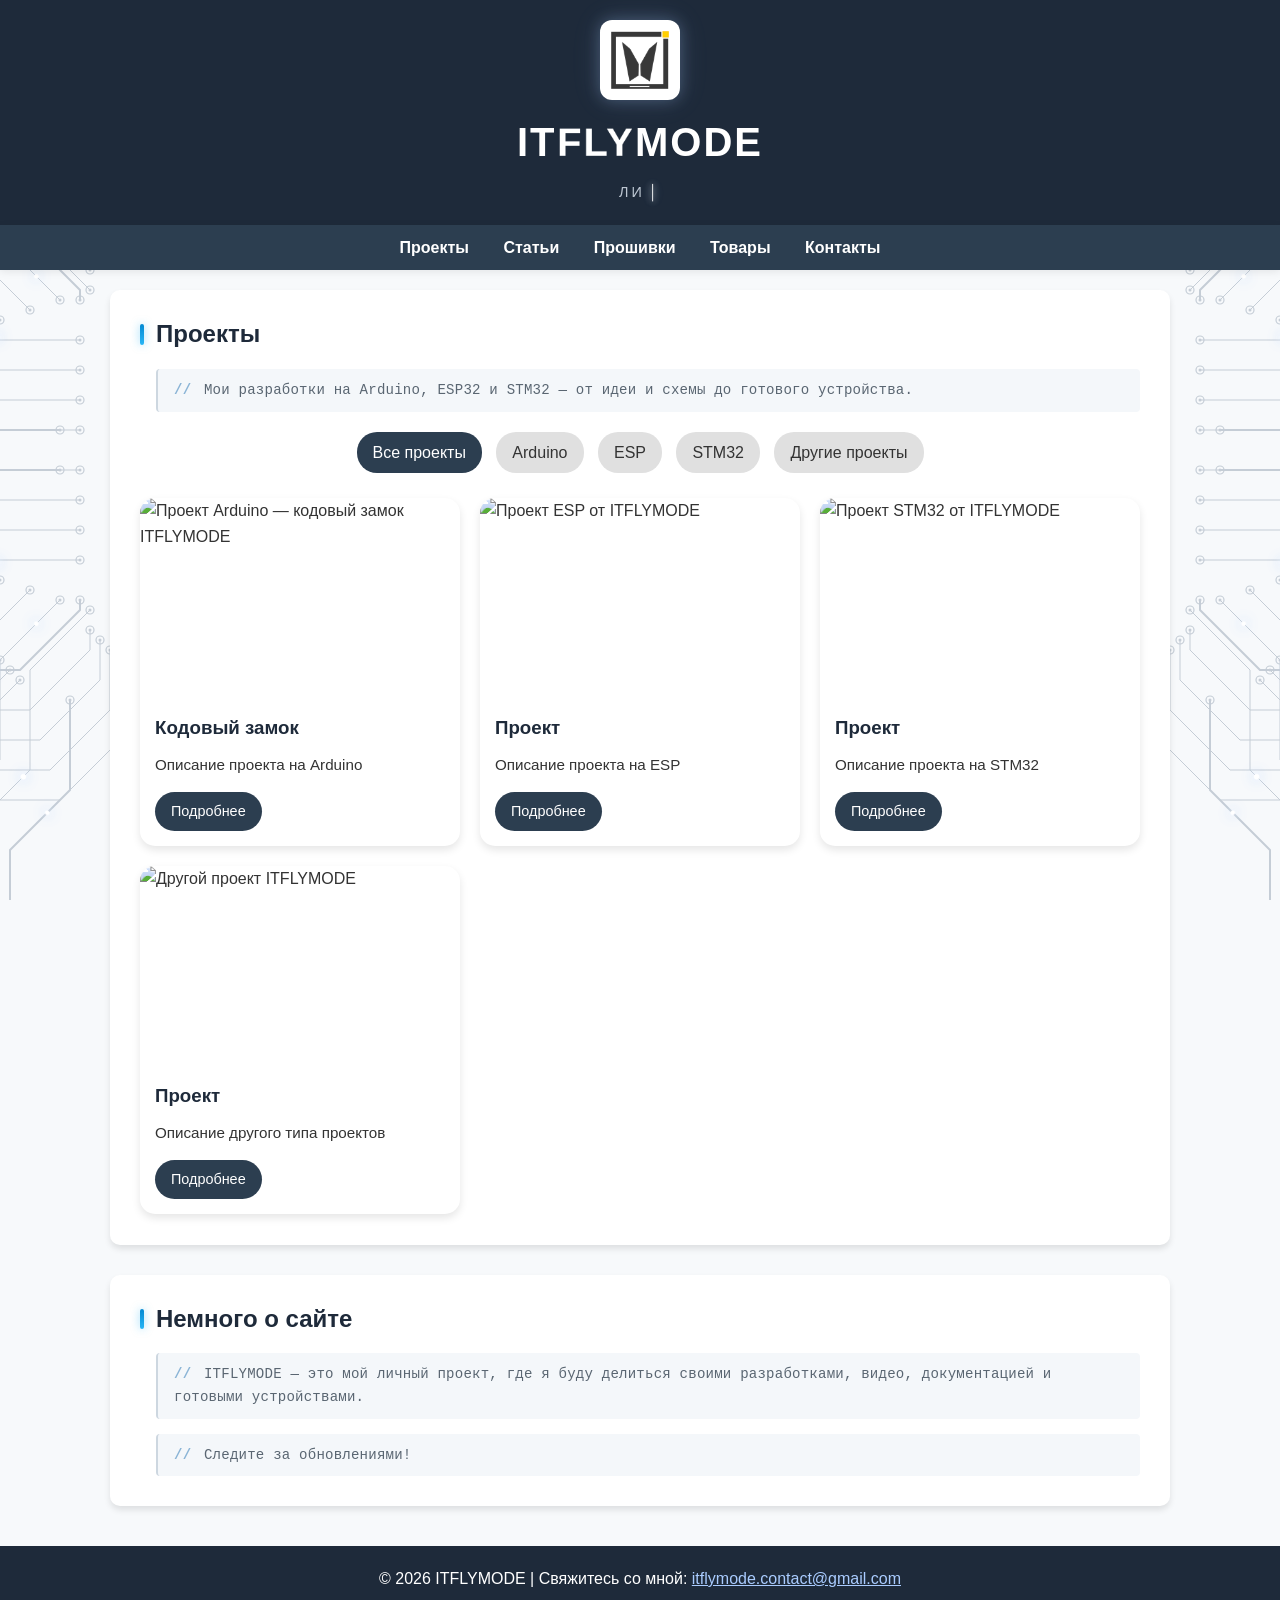
==== commit 46b950b7: "обновление адаптации под mobile" ====
--- a/index.html
+++ b/index.html
@@ -76,11 +76,12 @@
 
         <div class="section">
             <h2>Проекты</h2>
+            <p>Мои разработки на Arduino, ESP32 и STM32 — от идеи и схемы до готового устройства.</p>
 
             <div class="category-menu" id="projectCategories">
                 <a href="#" class="active" data-category="all">Все проекты</a>
                 <a href="#" data-category="arduino">Arduino</a>
-                <a href="#" data-category="espy">ESPY</a>
+                <a href="#" data-category="esp">ESP</a>
                 <a href="#" data-category="stm32">STM32</a>
                 <a href="#" data-category="other">Другие проекты</a>
             </div>
@@ -96,11 +97,11 @@
                     </div>
                 </div>
 
-                <div class="project-card" data-category="espy">
-                    <img src="https://picsum.photos/300/200?random=2" alt="Проект ESPY от ITFLYMODE">
+                <div class="project-card" data-category="esp">
+                    <img src="https://picsum.photos/300/200?random=2" alt="Проект ESP от ITFLYMODE">
                     <div class="project-info">
                         <h3>Проект</h3>
-                        <p>Описание проекта на ESPY</p>
+                        <p>Описание проекта на ESP</p>
                         <a href="#" class="btn">Подробнее</a>
                     </div>
                 </div>
--- a/style.css
+++ b/style.css
@@ -14,6 +14,7 @@
 
 html {
     background: #f7f9fb;
+    overflow-x: clip;
 }
 
 body {
@@ -23,6 +24,7 @@
     min-height: 100vh;
     background: transparent;
     position: relative;
+    overflow-x: clip;
 }
 
 
@@ -72,6 +74,7 @@
     letter-spacing: 2px;
     margin-bottom: 5px;
     white-space: nowrap;
+    max-width: 100%;
 }
 
 header h1 .title-part {
@@ -175,6 +178,8 @@
     display: inline-block;
     min-height: 1.4em;
     color: #cfd8e3;
+    max-width: 100%;
+    word-break: break-word;
 }
 
 body.home header p {
@@ -249,7 +254,7 @@
     top: 0;
     z-index: 1000;
     background: #2c3e50;
-    padding: 10px 0;
+    padding: 10px 12px;
     text-align: center;
     box-shadow: 0 2px 8px rgba(0, 0, 0, 0.08);
     transition: padding 0.3s ease, box-shadow 0.3s ease, background 0.3s ease;
@@ -271,7 +276,7 @@
 }
 
 nav.scrolled {
-    padding: 6px 0;
+    padding: 6px 12px;
     background: #26374a;
     box-shadow: 0 4px 14px rgba(0, 0, 0, 0.25);
 }
@@ -303,7 +308,6 @@
 .section:nth-child(5) { animation-delay: 0.8s; }
 .section:nth-child(6) { animation-delay: 1.0s; }
 
-/* Заголовок секции с акцентной полоской слева */
 .section h2 {
     margin-bottom: 20px;
     padding-left: 16px;
@@ -325,7 +329,6 @@
     box-shadow: 0 0 8px rgba(41, 182, 246, 0.5);
 }
 
-/* Текст секции — в стиле «комментарий в коде» */
 .section > p {
     margin-bottom: 15px;
     margin-left: 16px;
@@ -338,7 +341,9 @@
     border-left: 2px solid #cdd7e0;
     border-radius: 4px;
     letter-spacing: 0.2px;
-    display: inline-block;
+    display: block;
+    max-width: calc(100% - 16px);
+    word-wrap: break-word;
 }
 
 .section > p::before {
@@ -352,7 +357,6 @@
     margin-bottom: 0;
 }
 
-/* В центрированных секциях — сбрасываем декорации */
 .section.centered > p {
     margin-left: 0;
     background: transparent;
@@ -362,6 +366,7 @@
     font-size: 1rem;
     color: #555;
     display: block;
+    max-width: 100%;
 }
 
 .section.centered > p::before {
@@ -388,6 +393,7 @@
     text-align: center;
     padding: 20px;
     margin-top: 40px;
+    word-break: break-word;
 }
 
 footer a {
@@ -727,6 +733,7 @@
     font-size: 1.2rem;
     color: #3498db;
     text-decoration: none;
+    word-break: break-all;
 }
 
 .email-link:hover {
@@ -773,86 +780,243 @@
 
 
 /* ============================================================
-   13. АДАПТИВНОСТЬ (мобильные, до 600px)
+   13. АДАПТИВНОСТЬ — ПЛАНШЕТЫ (до 900px)
+   ============================================================ */
+
+@media (max-width: 900px) {
+    .products-grid {
+        grid-template-columns: repeat(auto-fill, minmax(170px, 1fr));
+        gap: 24px;
+    }
+
+    .projects-grid {
+        grid-template-columns: repeat(auto-fill, minmax(240px, 1fr));
+    }
+}
+
+
+/* ============================================================
+   14. АДАПТИВНОСТЬ — МОБИЛЬНЫЕ (до 600px)
    ============================================================ */
 
 @media (max-width: 600px) {
+    header {
+        padding: 16px 12px;
+    }
+
     header h1 {
-        font-size: 1.8rem;
+        font-size: 1.7rem;
         letter-spacing: 1px;
     }
+
     .logo {
         max-height: 60px;
     }
 
+    header p {
+        font-size: 0.8rem;
+        letter-spacing: 2px;
+    }
+
+    nav {
+        padding: 8px 8px;
+    }
+
     nav a {
-        display: block;
-        margin: 6px 0;
+        display: inline-block;
+        margin: 4px 6px;
+        font-size: 0.85rem;
+    }
+
+    nav.scrolled {
+        padding: 5px 8px;
     }
 
     nav.scrolled a {
-        display: inline-block;
-        margin: 0 8px;
-        font-size: 0.85rem;
+        margin: 3px 6px;
+        font-size: 0.8rem;
     }
 
     .container {
         padding: 0 10px;
-    }
+        margin: 12px auto;
+    }
+
     .section {
-        padding: 20px;
+        padding: 20px 16px;
+        margin-bottom: 18px;
     }
 
     .section h2 {
         font-size: 1.25rem;
+        padding-left: 14px;
     }
 
     .section > p {
+        font-size: 0.82rem;
+        padding: 8px 12px;
+        margin-left: 14px;
+        max-width: calc(100% - 14px);
+    }
+
+    .section.centered > p {
+        font-size: 0.95rem;
+    }
+
+    footer {
+        font-size: 0.85rem;
+        padding: 16px 12px;
+    }
+
+    .shop-categories {
+        gap: 6px;
+        margin: 14px 0 18px;
+    }
+
+    .shop-categories button {
+        padding: 6px 12px;
         font-size: 0.8rem;
-        padding: 8px 12px;
-        margin-left: 10px;
-    }
-
-    footer {
-        font-size: 0.9rem;
     }
 
     .products-grid {
         grid-template-columns: repeat(2, 1fr);
-        gap: 16px;
-    }
+        gap: 12px;
+        margin-top: 18px;
+    }
+
     .product-card img {
-        height: 130px;
-    }
+        height: 120px;
+    }
+
     .product-info {
         padding: 8px 10px 12px;
     }
+
     .product-info h3 {
         font-size: 0.85rem;
     }
+
     .product-info p {
+        font-size: 0.72rem;
+    }
+
+    .product-price {
+        font-size: 0.9rem;
+    }
+
+    .product-badge {
+        font-size: 0.58rem;
+        padding: 3px 7px;
+    }
+
+    .category-menu a {
+        padding: 6px 12px;
+        font-size: 0.85rem;
+        margin: 4px;
+    }
+
+    .projects-grid {
+        grid-template-columns: 1fr;
+        gap: 14px;
+    }
+
+    .project-card img {
+        height: 170px;
+    }
+
+    .social-links {
+        gap: 8px;
+    }
+
+    .social-link {
+        padding: 8px 14px;
+        font-size: 0.85rem;
+    }
+
+    .social-link i,
+    .social-link .social-icon-img {
+        width: 18px;
+        height: 18px;
+        font-size: 0.95rem;
+    }
+
+    .email-link {
+        font-size: 1rem;
+    }
+
+    .donate-button {
+        padding: 12px 24px;
+        font-size: 1rem;
+    }
+}
+
+
+/* ============================================================
+   15. АДАПТИВНОСТЬ — УЗКИЕ ЭКРАНЫ (до 400px)
+   ============================================================ */
+
+@media (max-width: 400px) {
+    header h1 {
+        font-size: 1.4rem;
+        letter-spacing: 0.5px;
+    }
+
+    header p {
+        font-size: 0.72rem;
+        letter-spacing: 1.5px;
+    }
+
+    .logo {
+        max-height: 50px;
+    }
+
+    nav a {
+        margin: 3px 5px;
+        font-size: 0.78rem;
+    }
+
+    nav.scrolled a {
         font-size: 0.75rem;
-    }
-
-    .product-badge {
-        font-size: 0.6rem;
-        padding: 3px 8px;
+        margin: 3px 5px;
+    }
+
+    .section {
+        padding: 16px 12px;
+    }
+
+    .section h2 {
+        font-size: 1.1rem;
+    }
+
+    .section > p {
+        font-size: 0.78rem;
+        margin-left: 12px;
+        max-width: calc(100% - 12px);
+    }
+
+    .products-grid {
+        grid-template-columns: 1fr;
+        gap: 14px;
+    }
+
+    .product-card img {
+        height: 150px;
+    }
+
+    .social-link {
+        padding: 7px 12px;
+        font-size: 0.8rem;
     }
 
     .shop-categories button {
-        padding: 6px 14px;
-        font-size: 0.8rem;
-    }
-
-    .social-link {
-        padding: 8px 16px;
-        font-size: 0.9rem;
-    }
-}
-
-
-/* ============================================================
-   14. СТРАНИЦА «СТАТЬИ»
+        padding: 5px 10px;
+        font-size: 0.75rem;
+    }
+}
+
+
+/* ============================================================
+   16. СТРАНИЦА «СТАТЬИ»
    ============================================================ */
 
 .news-list {
@@ -1036,7 +1200,7 @@
 
 
 /* ============================================================
-   15. ФОН С ДОРОЖКАМИ PCB + АНИМИРОВАННЫЕ ТОЧКИ
+   17. ФОН С ДОРОЖКАМИ PCB + АНИМИРОВАННЫЕ ТОЧКИ
    ============================================================ */
 
 .pcb-bg {
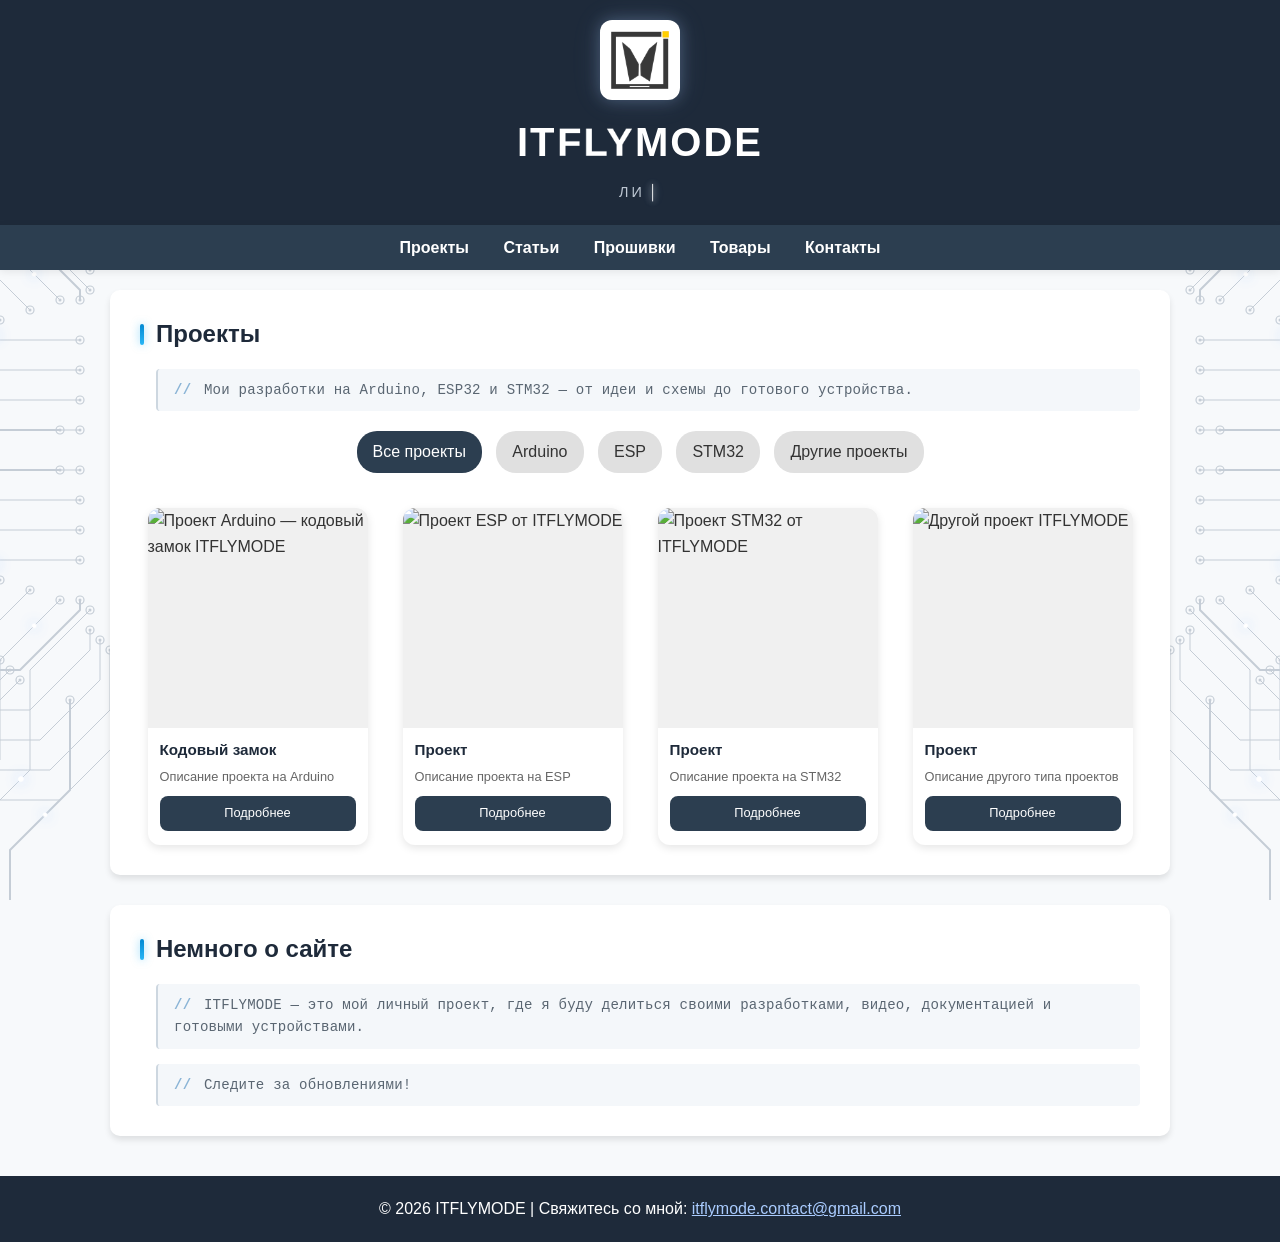
==== commit f67cb218: "пофиксил баги анимации для mobile" ====
--- a/index.html
+++ b/index.html
@@ -2,7 +2,8 @@
 <html lang="ru">
 <head>
     <meta charset="UTF-8">
-    <meta name="viewport" content="width=device-width, initial-scale=1.0">
+    <meta name="viewport" content="width=device-width, initial-scale=1.0, viewport-fit=cover">
+    <meta name="theme-color" content="#1e2a3a">
 
     <title>ITFLYMODE — личные проекты самодельщика | Arduino, ESP32, STM32</title>
     <meta name="description" content="ITFLYMODE — личные проекты самодельщика: Arduino, ESP32, STM32, готовые устройства, прошивки и статьи. Схемы, гайды и видео.">
@@ -144,21 +145,86 @@
             const buttons = document.querySelectorAll('#projectCategories a');
             const cards = document.querySelectorAll('#projectsGrid .project-card');
 
+            const isMobile = window.innerWidth <= 900;
+
+            /* === Очередь появления карточек (только для мобильных) === */
+            const queue = [];
+            let processing = false;
+            const queueDelay = 500;
+
+            function processQueue() {
+                if (queue.length === 0) {
+                    processing = false;
+                    return;
+                }
+                processing = true;
+                const card = queue.shift();
+                card.classList.remove('queued');
+                card.style.transform = '';
+                void card.offsetWidth;
+                card.classList.add('appear');
+                setTimeout(processQueue, queueDelay);
+            }
+
+            function enqueueCard(card) {
+                if (card.classList.contains('appear') || card.classList.contains('queued')) return;
+                card.classList.add('queued');
+                queue.push(card);
+                if (!processing) processQueue();
+            }
+
+            /* === IntersectionObserver (только мобильные) === */
+            let cardObserver = null;
+            if (isMobile) {
+                cardObserver = new IntersectionObserver(function (entries) {
+                    entries.forEach(function (entry) {
+                        if (entry.isIntersecting) {
+                            enqueueCard(entry.target);
+                            cardObserver.unobserve(entry.target);
+                        }
+                    });
+                }, {
+                    threshold: 0.15,
+                    rootMargin: '0px 0px -80px 0px'
+                });
+            }
+
             function applyFilter(category) {
+                queue.length = 0;
+                processing = false;
+
                 let visibleIndex = 0;
 
                 cards.forEach(function (card) {
                     card.classList.remove('appear');
+                    card.classList.remove('queued');
+                    card.style.animationDelay = '';
+                    card.style.transform = '';
+
+                    if (isMobile && cardObserver) {
+                        cardObserver.unobserve(card);
+                    }
 
                     if (category === 'all' || card.dataset.category === category) {
                         card.classList.remove('hidden');
-                        void card.offsetWidth;
-                        card.style.animationDelay = (visibleIndex * 0.15) + 's';
-                        card.classList.add('appear');
-                        visibleIndex++;
+
+                        if (isMobile) {
+                            const rect = card.getBoundingClientRect();
+                            const vh = window.innerHeight;
+
+                            if (rect.top < vh - 80 && rect.bottom > 0) {
+                                enqueueCard(card);
+                            } else {
+                                cardObserver.observe(card);
+                            }
+                        } else {
+                            void card.offsetWidth;
+                            card.style.animationDelay = (visibleIndex * 0.15) + 's';
+                            card.classList.add('appear');
+                            visibleIndex++;
+                        }
                     } else {
                         card.classList.add('hidden');
-                        card.style.animationDelay = '';
                     }
                 });
             }
--- a/style.css
+++ b/style.css
@@ -37,6 +37,8 @@
     color: white;
     padding: 20px 0;
     text-align: center;
+    position: relative;
+    overflow: hidden;
 }
 
 .logo {
@@ -246,7 +248,7 @@
 
 
 /* ============================================================
-   03. НАВИГАЦИЯ (nav) — прилипает к верху при скролле
+   03. НАВИГАЦИЯ (nav)
    ============================================================ */
 
 nav {
@@ -258,6 +260,7 @@
     text-align: center;
     box-shadow: 0 2px 8px rgba(0, 0, 0, 0.08);
     transition: padding 0.3s ease, box-shadow 0.3s ease, background 0.3s ease;
+    overflow: hidden;
 }
 
 nav a {
@@ -267,6 +270,8 @@
     font-weight: bold;
     display: inline-block;
     transition: color 0.3s ease, text-shadow 0.3s ease;
+    position: relative;
+    z-index: 1;
 }
 
 nav a:hover {
@@ -298,15 +303,24 @@
     padding: 30px;
     margin-bottom: 30px;
     box-shadow: 0 4px 6px rgba(0, 0, 0, 0.1);
-    animation: fadeInUp 0.8s ease-out both;
-}
-
-.section:nth-child(1) { animation-delay: 0s; }
-.section:nth-child(2) { animation-delay: 0.2s; }
-.section:nth-child(3) { animation-delay: 0.4s; }
-.section:nth-child(4) { animation-delay: 0.6s; }
-.section:nth-child(5) { animation-delay: 0.8s; }
-.section:nth-child(6) { animation-delay: 1.0s; }
+    opacity: 0;
+    transform: translateY(40px);
+    transition: opacity 0.7s ease-out, transform 0.7s ease-out;
+    will-change: opacity, transform;
+}
+
+.section.visible {
+    opacity: 1;
+    transform: translateY(0);
+}
+
+@media (prefers-reduced-motion: reduce) {
+    .section {
+        opacity: 1;
+        transform: none;
+        transition: none;
+    }
+}
 
 .section h2 {
     margin-bottom: 20px;
@@ -402,19 +416,8 @@
 
 
 /* ============================================================
-   06. АНИМАЦИИ
-   ============================================================ */
-
-@keyframes fadeInUp {
-    from {
-        opacity: 0;
-        transform: translateY(30px);
-    }
-    to {
-        opacity: 1;
-        transform: translateY(0);
-    }
-}
+   06. АНИМАЦИИ — БАЗОВЫЕ (для ПК)
+   ============================================================ */
 
 @keyframes cardAppear {
     from {
@@ -424,6 +427,24 @@
     to {
         opacity: 1;
         transform: translateY(0) scale(1);
+    }
+}
+
+/* Мобильная версия — с blur (используется только внутри @media 600px) */
+@keyframes cardAppearMobile {
+    0% {
+        opacity: 0;
+        transform: translateY(30px) scale(0.92);
+        filter: blur(4px);
+    }
+    60% {
+        opacity: 1;
+        filter: blur(0);
+    }
+    100% {
+        opacity: 1;
+        transform: translateY(0) scale(1);
+        filter: blur(0);
     }
 }
 
@@ -449,7 +470,7 @@
 
 
 /* ============================================================
-   08. СТРАНИЦА «ПРОЕКТЫ»
+   08. СТРАНИЦА «ПРОЕКТЫ» — как товары
    ============================================================ */
 
 .category-menu {
@@ -476,47 +497,71 @@
 
 .projects-grid {
     display: grid;
-    grid-template-columns: repeat(auto-fill, minmax(280px, 1fr));
-    gap: 20px;
-    margin-top: 20px;
+    grid-template-columns: repeat(auto-fill, minmax(180px, 220px));
+    gap: 35px;
+    margin-top: 30px;
+    justify-content: center;
 }
 
 .project-card {
     background: white;
-    border-radius: 15px;
-    box-shadow: 0 4px 8px rgba(0, 0, 0, 0.1);
+    border-radius: 12px;
+    box-shadow: 0 3px 8px rgba(0, 0, 0, 0.1);
     overflow: hidden;
+    display: flex;
+    flex-direction: column;
     transition: transform 0.3s ease, box-shadow 0.3s ease;
 }
 
 .project-card:hover {
-    transform: translateY(-5px);
-    box-shadow: 0 8px 16px rgba(0, 0, 0, 0.2);
+    transform: translateY(-4px);
+    box-shadow: 0 6px 14px rgba(0, 0, 0, 0.18);
 }
 
 .project-card img {
     width: 100%;
-    height: 200px;
+    height: auto;
+    aspect-ratio: 1 / 1;
     object-fit: cover;
     display: block;
+    background: #f0f0f0;
 }
 
 .project-info {
-    padding: 15px;
+    padding: 10px 12px 14px;
+    display: flex;
+    flex-direction: column;
+    flex-grow: 1;
 }
 
 .project-info h3 {
+    margin-bottom: 6px;
+    color: #1e2a3a;
+    font-size: 0.95rem;
+}
+
+.project-info p {
+    font-size: 0.8rem;
     margin-bottom: 10px;
-    color: #1e2a3a;
-}
-
-.project-info p {
-    font-size: 0.95rem;
-    margin-bottom: 15px;
+    flex-grow: 1;
+    color: #666;
+    line-height: 1.4;
+}
+
+.project-card .btn {
+    text-align: center;
+    display: block;
+    padding: 7px 10px;
+    border-radius: 8px;
+    font-size: 0.8rem;
 }
 
 .project-card.hidden {
     display: none;
+}
+
+.project-card.queued {
+    opacity: 0;
 }
 
 .project-card.appear {
@@ -583,7 +628,8 @@
 
 .product-card img {
     width: 100%;
-    height: 160px;
+    height: auto;
+    aspect-ratio: 1 / 1;
     object-fit: cover;
     display: block;
     background: #f0f0f0;
@@ -591,6 +637,10 @@
 
 .product-card.hidden {
     display: none;
+}
+
+.product-card.queued {
+    opacity: 0;
 }
 
 .product-card.appear {
@@ -785,12 +835,13 @@
 
 @media (max-width: 900px) {
     .products-grid {
-        grid-template-columns: repeat(auto-fill, minmax(170px, 1fr));
-        gap: 24px;
+        grid-template-columns: repeat(auto-fill, minmax(160px, 1fr));
+        gap: 20px;
     }
 
     .projects-grid {
-        grid-template-columns: repeat(auto-fill, minmax(240px, 1fr));
+        grid-template-columns: repeat(auto-fill, minmax(160px, 1fr));
+        gap: 20px;
     }
 }
 
@@ -868,6 +919,7 @@
         padding: 16px 12px;
     }
 
+    /* ТОВАРЫ */
     .shop-categories {
         gap: 6px;
         margin: 14px 0 18px;
@@ -880,35 +932,43 @@
 
     .products-grid {
         grid-template-columns: repeat(2, 1fr);
-        gap: 12px;
-        margin-top: 18px;
-    }
-
-    .product-card img {
-        height: 120px;
+        gap: 10px;
+        margin-top: 16px;
     }
 
     .product-info {
-        padding: 8px 10px 12px;
+        padding: 8px 10px 10px;
     }
 
     .product-info h3 {
         font-size: 0.85rem;
+        margin-bottom: 4px;
     }
 
     .product-info p {
         font-size: 0.72rem;
+        margin-bottom: 6px;
+        line-height: 1.3;
     }
 
     .product-price {
         font-size: 0.9rem;
+        margin-bottom: 8px;
+    }
+
+    .product-card .btn {
+        padding: 6px 8px;
+        font-size: 0.75rem;
     }
 
     .product-badge {
-        font-size: 0.58rem;
+        font-size: 0.55rem;
         padding: 3px 7px;
-    }
-
+        top: 6px;
+        right: 6px;
+    }
+
+    /* ПРОЕКТЫ */
     .category-menu a {
         padding: 6px 12px;
         font-size: 0.85rem;
@@ -916,14 +976,33 @@
     }
 
     .projects-grid {
-        grid-template-columns: 1fr;
-        gap: 14px;
-    }
-
-    .project-card img {
-        height: 170px;
-    }
-
+        grid-template-columns: repeat(2, 1fr);
+        gap: 10px;
+        margin-top: 16px;
+    }
+
+    .project-info {
+        padding: 8px 10px 10px;
+    }
+
+    .project-info h3 {
+        font-size: 0.85rem;
+        margin-bottom: 4px;
+        line-height: 1.25;
+    }
+
+    .project-info p {
+        font-size: 0.72rem;
+        margin-bottom: 8px;
+        line-height: 1.3;
+    }
+
+    .project-card .btn {
+        padding: 6px 10px;
+        font-size: 0.75rem;
+    }
+
+    /* КОНТАКТЫ */
     .social-links {
         gap: 8px;
     }
@@ -948,6 +1027,16 @@
         padding: 12px 24px;
         font-size: 1rem;
     }
+
+    /* ДЕКОР */
+    .header-fx {
+        display: none;
+    }
+
+    .nav-fx {
+        width: 15%;
+        opacity: 0.4;
+    }
 }
 
 
@@ -994,13 +1083,23 @@
         max-width: calc(100% - 12px);
     }
 
-    .products-grid {
-        grid-template-columns: 1fr;
-        gap: 14px;
-    }
-
-    .product-card img {
-        height: 150px;
+    .products-grid,
+    .projects-grid {
+        gap: 8px;
+    }
+
+    .product-info h3,
+    .project-info h3 {
+        font-size: 0.78rem;
+    }
+
+    .product-info p,
+    .project-info p {
+        font-size: 0.68rem;
+    }
+
+    .product-price {
+        font-size: 0.85rem;
     }
 
     .social-link {
@@ -1226,4 +1325,91 @@
     stroke-width: 0.5;
     filter: drop-shadow(0 0 3px #ffffff)
             drop-shadow(0 0 6px rgba(170, 204, 255, 0.9));
+}
+
+
+/* ============================================================
+   18. ДЕКОР ШАПКИ И NAV
+   ============================================================ */
+
+.header-fx {
+    position: absolute;
+    top: 50%;
+    transform: translateY(-50%);
+    width: 30%;
+    max-width: 320px;
+    height: 70%;
+    pointer-events: none;
+    opacity: 0.85;
+    z-index: 0;
+}
+
+.header-fx svg {
+    width: 100%;
+    height: 100%;
+    display: block;
+}
+
+.header-fx-left {
+    left: 4%;
+}
+
+.header-fx-right {
+    right: 4%;
+    transform: translateY(-50%) scaleX(-1);
+}
+
+header .logo,
+header h1,
+header p {
+    position: relative;
+    z-index: 1;
+}
+
+.nav-fx {
+    position: absolute;
+    top: 50%;
+    transform: translateY(-50%);
+    width: 22%;
+    height: 100%;
+    pointer-events: none;
+    opacity: 0.7;
+    z-index: 0;
+}
+
+.nav-fx svg {
+    width: 100%;
+    height: 100%;
+    display: block;
+}
+
+.nav-fx-left {
+    left: 0;
+}
+
+.nav-fx-right {
+    right: 0;
+    transform: translateY(-50%) scaleX(-1);
+}
+
+
+/* ============================================================
+   19. МОБИЛЬНЫЕ: карточки скрыты до появления (фикс мигания)
+        + плавная анимация с blur. На ПК НЕ влияет.
+   ============================================================ */
+
+@media (max-width: 600px) {
+    /* Скрываем карточки по умолчанию — JS покажет через .appear */
+    .project-card,
+    .product-card {
+        opacity: 0;
+        transform: translateY(30px) scale(0.94);
+        will-change: opacity, transform;
+    }
+
+    /* Плавная анимация с blur — только на мобильном */
+    .project-card.appear,
+    .product-card.appear {
+        animation: cardAppearMobile 1.2s cubic-bezier(0.22, 1, 0.36, 1) both;
+    }
 }
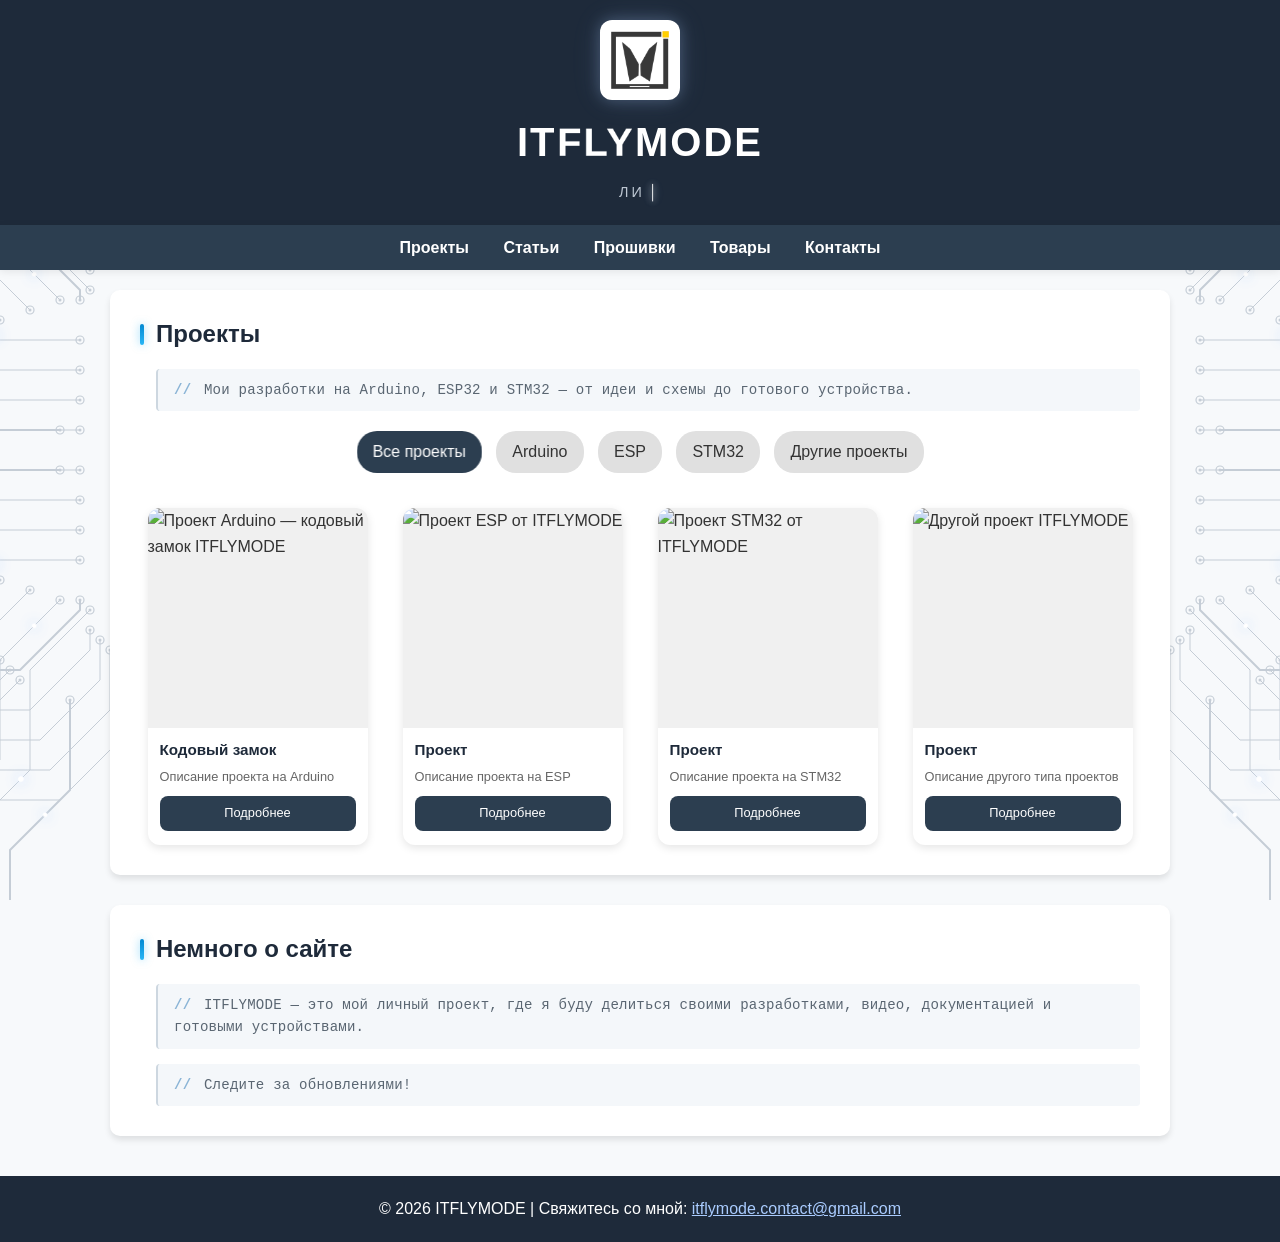
==== commit 6e49d6c2: "анимации в деталях" ====
--- a/index.html
+++ b/index.html
@@ -146,11 +146,11 @@
             const cards = document.querySelectorAll('#projectsGrid .project-card');
 
             const isMobile = window.innerWidth <= 900;
-
-            /* === Очередь появления карточек (только для мобильных) === */
+            const baseQueueDelay = isMobile ? 500 : 200;
+
+            /* === Очередь появления карточек — общая для ПК и мобильных === */
             const queue = [];
             let processing = false;
-            const queueDelay = 500;
 
             function processQueue() {
                 if (queue.length === 0) {
@@ -158,12 +158,20 @@
                     return;
                 }
                 processing = true;
+
                 const card = queue.shift();
                 card.classList.remove('queued');
                 card.style.transform = '';
                 void card.offsetWidth;
                 card.classList.add('appear');
-                setTimeout(processQueue, queueDelay);
+
+                // Динамическая задержка: чем больше очередь, тем быстрее
+                let delay = baseQueueDelay;
+                if (queue.length > 6) delay = 80;
+                else if (queue.length > 3) delay = isMobile ? 150 : 100;
+                else if (queue.length > 1) delay = isMobile ? 300 : 150;
+
+                setTimeout(processQueue, delay);
             }
 
             function enqueueCard(card) {
@@ -173,27 +181,67 @@
                 if (!processing) processQueue();
             }
 
-            /* === IntersectionObserver (только мобильные) === */
-            let cardObserver = null;
-            if (isMobile) {
-                cardObserver = new IntersectionObserver(function (entries) {
-                    entries.forEach(function (entry) {
-                        if (entry.isIntersecting) {
-                            enqueueCard(entry.target);
-                            cardObserver.unobserve(entry.target);
+            // Мгновенно показать все карточки в текущем viewport
+            function showVisibleCardsImmediately() {
+                let anyShown = false;
+                cards.forEach(function (card) {
+                    const rect = card.getBoundingClientRect();
+                    const vh = window.innerHeight;
+
+                    if (rect.top < vh && rect.bottom > -100) {
+                        if (card.classList.contains('queued')) {
+                            card.classList.remove('queued');
+                            const idx = queue.indexOf(card);
+                            if (idx > -1) queue.splice(idx, 1);
+                            card.style.transform = '';
+                            void card.offsetWidth;
+                            card.classList.add('appear');
+                            anyShown = true;
                         }
-                    });
-                }, {
-                    threshold: 0.15,
-                    rootMargin: '0px 0px -80px 0px'
-                });
-            }
+                    }
+                });
+                return anyShown;
+            }
+
+            /* === IntersectionObserver — общий === */
+            const cardObserver = new IntersectionObserver(function (entries) {
+                entries.forEach(function (entry) {
+                    if (entry.isIntersecting) {
+                        const card = entry.target;
+                        card.classList.remove('queued');
+                        enqueueCard(card);
+                        cardObserver.unobserve(card);
+                    }
+                });
+            }, {
+                threshold: 0.15,
+                rootMargin: '0px 0px -80px 0px'
+            });
+
+            /* === Детектор быстрого скролла — общий === */
+            let lastScrollY = window.scrollY;
+            let scrollCheckTimer = null;
+
+            window.addEventListener('scroll', function () {
+                const currentY = window.scrollY;
+                const delta = Math.abs(currentY - lastScrollY);
+                lastScrollY = currentY;
+
+                if (delta > 200) {
+                    showVisibleCardsImmediately();
+                }
+
+                clearTimeout(scrollCheckTimer);
+                scrollCheckTimer = setTimeout(function () {
+                    if (queue.length > 0) {
+                        showVisibleCardsImmediately();
+                    }
+                }, 250);
+            }, { passive: true });
 
             function applyFilter(category) {
                 queue.length = 0;
                 processing = false;
-
-                let visibleIndex = 0;
 
                 cards.forEach(function (card) {
                     card.classList.remove('appear');
@@ -201,27 +249,20 @@
                     card.style.animationDelay = '';
                     card.style.transform = '';
 
-                    if (isMobile && cardObserver) {
-                        cardObserver.unobserve(card);
-                    }
+                    cardObserver.unobserve(card);
 
                     if (category === 'all' || card.dataset.category === category) {
                         card.classList.remove('hidden');
 
-                        if (isMobile) {
-                            const rect = card.getBoundingClientRect();
-                            const vh = window.innerHeight;
-
-                            if (rect.top < vh - 80 && rect.bottom > 0) {
-                                enqueueCard(card);
-                            } else {
-                                cardObserver.observe(card);
-                            }
+                        const rect = card.getBoundingClientRect();
+                        const vh = window.innerHeight;
+                        const inViewport = rect.top < vh - 80 && rect.bottom > 0;
+
+                        if (inViewport) {
+                            enqueueCard(card);
                         } else {
-                            void card.offsetWidth;
-                            card.style.animationDelay = (visibleIndex * 0.15) + 's';
-                            card.classList.add('appear');
-                            visibleIndex++;
+                            card.classList.add('queued');
+                            cardObserver.observe(card);
                         }
                     } else {
                         card.classList.add('hidden');
--- a/style.css
+++ b/style.css
@@ -322,6 +322,7 @@
     }
 }
 
+/* === Заголовок секции: плавное появление слева === */
 .section h2 {
     margin-bottom: 20px;
     padding-left: 16px;
@@ -329,8 +330,35 @@
     font-size: 1.5rem;
     line-height: 1.2;
     position: relative;
-}
-
+    opacity: 0;
+    transform: translateX(-25px);
+    will-change: opacity, transform;
+}
+
+.section.visible h2 {
+    animation: headingAppear 1.4s cubic-bezier(0.22, 1, 0.36, 1) 0.35s forwards;
+}
+
+@keyframes headingAppear {
+    0% {
+        opacity: 0;
+        transform: translateX(-25px);
+    }
+    100% {
+        opacity: 1;
+        transform: translateX(0);
+    }
+}
+
+@media (prefers-reduced-motion: reduce) {
+    .section h2 {
+        opacity: 1;
+        transform: none;
+        animation: none;
+    }
+}
+
+/* === Полоска: растёт снизу вверх → исчезает → появляется сразу целиком === */
 .section h2::before {
     content: '';
     position: absolute;
@@ -341,6 +369,49 @@
     background: linear-gradient(180deg, #0288D1, #29B6F6);
     border-radius: 4px;
     box-shadow: 0 0 8px rgba(41, 182, 246, 0.5);
+    opacity: 0;
+    transform: scaleY(0);
+    transform-origin: bottom center;
+    will-change: opacity, transform;
+}
+
+.section.visible h2::before {
+    animation: barGrowThenFlash 3.2s cubic-bezier(0.22, 1, 0.36, 1) forwards;
+}
+
+@keyframes barGrowThenFlash {
+    0% {
+        opacity: 0;
+        transform: scaleY(0);
+    }
+    /* Растёт снизу вверх — медленнее */
+    55% {
+        opacity: 1;
+        transform: scaleY(1);
+    }
+    /* Пауза — полоска целиком стоит */
+    68% {
+        opacity: 1;
+        transform: scaleY(1);
+    }
+    /* Исчезает */
+    76% {
+        opacity: 0;
+        transform: scaleY(1);
+    }
+    /* Появляется сразу в полном размере */
+    100% {
+        opacity: 1;
+        transform: scaleY(1);
+    }
+}
+
+@media (prefers-reduced-motion: reduce) {
+    .section h2::before {
+        opacity: 1;
+        transform: scaleY(1);
+        animation: none;
+    }
 }
 
 .section > p {
@@ -371,6 +442,54 @@
     margin-bottom: 0;
 }
 
+/* ============================================================
+   Комментарии: полоска вырастает слева → текст раскрывается
+   ============================================================ */
+.section:not(.centered) > p {
+    position: relative;
+    overflow: hidden;
+    background-image: linear-gradient(#f4f7fa, #f4f7fa);
+    background-repeat: no-repeat;
+    background-position: left top;
+    background-size: 0% 100%;
+    border-left-color: transparent;
+    transition:
+        background-size 1s cubic-bezier(0.65, 0, 0.35, 1),
+        border-left-color 1s cubic-bezier(0.65, 0, 0.35, 1);
+}
+
+.section:not(.centered) > p.comment-visible {
+    background-size: 100% 100%;
+    border-left-color: #cdd7e0;
+}
+
+.section:not(.centered) > p::after {
+    content: '';
+    position: absolute;
+    inset: 0;
+    background: #ffffff;
+    border-radius: inherit;
+    transform: translateX(0);
+    transition: transform 1.6s cubic-bezier(0.65, 0, 0.35, 1) 0.55s;
+    pointer-events: none;
+    z-index: 1;
+}
+
+.section:not(.centered) > p.comment-visible::after {
+    transform: translateX(101%);
+}
+
+@media (prefers-reduced-motion: reduce) {
+    .section:not(.centered) > p {
+        background-size: 100% 100%;
+        border-left-color: #cdd7e0;
+        transition: none;
+    }
+    .section:not(.centered) > p::after {
+        display: none;
+    }
+}
+
 .section.centered > p {
     margin-left: 0;
     background: transparent;
@@ -387,6 +506,10 @@
     content: none;
 }
 
+.section.centered > p::after {
+    display: none;
+}
+
 .section.centered h2 {
     padding-left: 0;
     display: inline-block;
@@ -416,7 +539,7 @@
 
 
 /* ============================================================
-   06. АНИМАЦИИ — БАЗОВЫЕ (для ПК)
+   06. АНИМАЦИИ — БАЗОВЫЕ
    ============================================================ */
 
 @keyframes cardAppear {
@@ -430,7 +553,6 @@
     }
 }
 
-/* Мобильная версия — с blur (используется только внутри @media 600px) */
 @keyframes cardAppearMobile {
     0% {
         opacity: 0;
@@ -445,6 +567,17 @@
         opacity: 1;
         transform: translateY(0) scale(1);
         filter: blur(0);
+    }
+}
+
+@keyframes btnSlideOut {
+    0% {
+        opacity: 0;
+        transform: translateX(-60px);
+    }
+    100% {
+        opacity: 1;
+        transform: translateX(0);
     }
 }
 
@@ -470,7 +603,7 @@
 
 
 /* ============================================================
-   08. СТРАНИЦА «ПРОЕКТЫ» — как товары
+   08. СТРАНИЦА «ПРОЕКТЫ»
    ============================================================ */
 
 .category-menu {
@@ -487,12 +620,30 @@
     border-radius: 20px;
     text-decoration: none;
     transition: background 0.3s;
-}
+    opacity: 0;
+    transform: translateX(-60px);
+    animation: btnSlideOut 0.6s cubic-bezier(0.22, 1, 0.36, 1) forwards;
+}
+
+.category-menu a:nth-child(1) { animation-delay: 0.05s; }
+.category-menu a:nth-child(2) { animation-delay: 0.15s; }
+.category-menu a:nth-child(3) { animation-delay: 0.25s; }
+.category-menu a:nth-child(4) { animation-delay: 0.35s; }
+.category-menu a:nth-child(5) { animation-delay: 0.45s; }
+.category-menu a:nth-child(6) { animation-delay: 0.55s; }
 
 .category-menu a:hover,
 .category-menu a.active {
     background: #2c3e50;
     color: white;
+}
+
+@media (prefers-reduced-motion: reduce) {
+    .category-menu a {
+        opacity: 1;
+        transform: none;
+        animation: none;
+    }
 }
 
 .projects-grid {
@@ -591,7 +742,17 @@
     font-family: inherit;
     cursor: pointer;
     transition: background 0.3s, color 0.3s;
-}
+    opacity: 0;
+    transform: translateX(-60px);
+    animation: btnSlideOut 0.6s cubic-bezier(0.22, 1, 0.36, 1) forwards;
+}
+
+.shop-categories button:nth-child(1) { animation-delay: 0.05s; }
+.shop-categories button:nth-child(2) { animation-delay: 0.15s; }
+.shop-categories button:nth-child(3) { animation-delay: 0.25s; }
+.shop-categories button:nth-child(4) { animation-delay: 0.35s; }
+.shop-categories button:nth-child(5) { animation-delay: 0.45s; }
+.shop-categories button:nth-child(6) { animation-delay: 0.55s; }
 
 .shop-categories button:hover {
     background: #d0d0d0;
@@ -600,6 +761,14 @@
 .shop-categories button.active {
     background: #2c3e50;
     color: white;
+}
+
+@media (prefers-reduced-motion: reduce) {
+    .shop-categories button {
+        opacity: 1;
+        transform: none;
+        animation: none;
+    }
 }
 
 .products-grid {
@@ -919,7 +1088,6 @@
         padding: 16px 12px;
     }
 
-    /* ТОВАРЫ */
     .shop-categories {
         gap: 6px;
         margin: 14px 0 18px;
@@ -968,7 +1136,6 @@
         right: 6px;
     }
 
-    /* ПРОЕКТЫ */
     .category-menu a {
         padding: 6px 12px;
         font-size: 0.85rem;
@@ -1002,7 +1169,6 @@
         font-size: 0.75rem;
     }
 
-    /* КОНТАКТЫ */
     .social-links {
         gap: 8px;
     }
@@ -1028,7 +1194,6 @@
         font-size: 1rem;
     }
 
-    /* ДЕКОР */
     .header-fx {
         display: none;
     }
@@ -1395,11 +1560,9 @@
 
 /* ============================================================
    19. МОБИЛЬНЫЕ: карточки скрыты до появления (фикс мигания)
-        + плавная анимация с blur. На ПК НЕ влияет.
    ============================================================ */
 
 @media (max-width: 600px) {
-    /* Скрываем карточки по умолчанию — JS покажет через .appear */
     .project-card,
     .product-card {
         opacity: 0;
@@ -1407,7 +1570,6 @@
         will-change: opacity, transform;
     }
 
-    /* Плавная анимация с blur — только на мобильном */
     .project-card.appear,
     .product-card.appear {
         animation: cardAppearMobile 1.2s cubic-bezier(0.22, 1, 0.36, 1) both;
